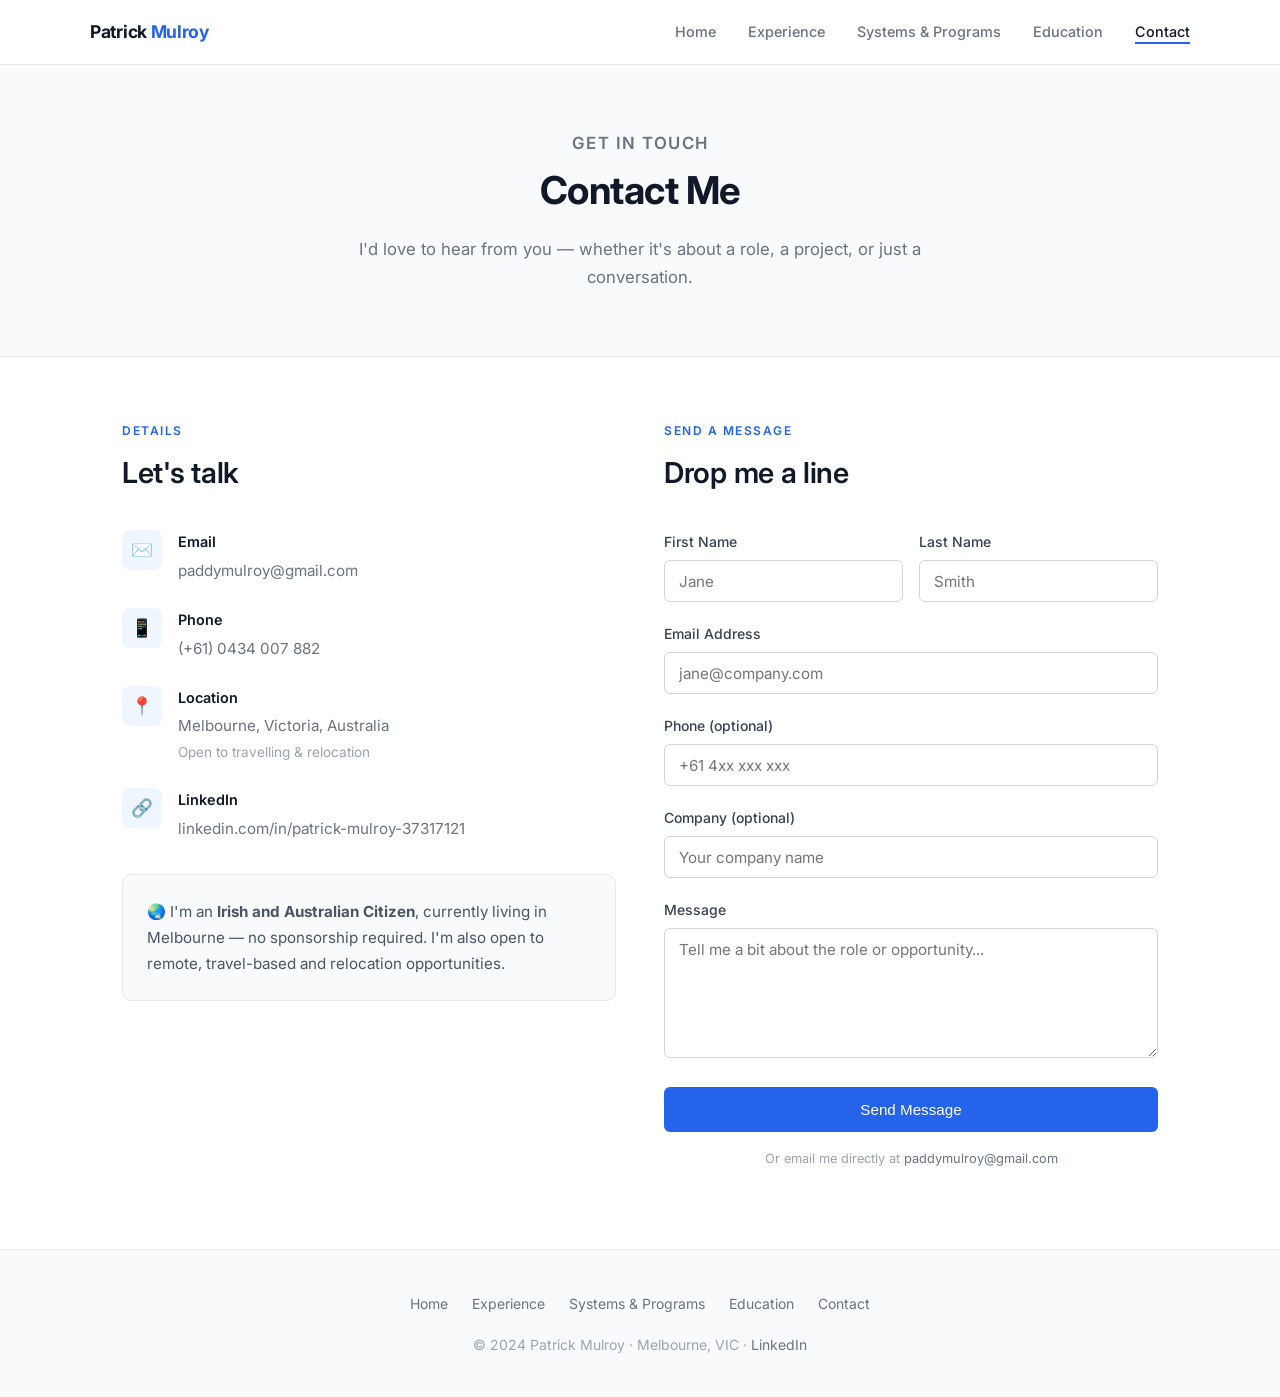
==== contact.html @ f2fe4635 "Add files via upload" ====
<!DOCTYPE html>
<html lang="en">
<head>
  <meta charset="UTF-8" />
  <meta name="viewport" content="width=device-width, initial-scale=1.0" />
  <title>Contact – Patrick Mulroy</title>
  <link rel="stylesheet" href="style.css" />
</head>
<body>

  <!-- Navigation -->
  <nav class="nav">
    <div class="nav-inner">
      <div class="nav-logo"><a href="index.html" style="color:inherit; text-decoration:none;">Patrick <span>Mulroy</span></a></div>
      <ul class="nav-links">
        <li><a href="index.html">Home</a></li>
        <li><a href="experience.html">Experience</a></li>
        <li><a href="systems.html">Systems &amp; Programs</a></li>
        <li><a href="education.html">Education</a></li>
        <li><a href="contact.html" class="active">Contact</a></li>
      </ul>
    </div>
  </nav>

  <!-- Page Hero -->
  <div class="page-hero">
    <p class="section-label">Get In Touch</p>
    <h1>Contact Me</h1>
    <p>I'd love to hear from you — whether it's about a role, a project, or just a conversation.</p>
  </div>

  <div class="container">
    <div class="section">
      <div class="contact-grid">

        <!-- Contact Info -->
        <div>
          <p class="section-label">Details</p>
          <h2 class="section-title" style="margin-bottom:2rem;">Let's talk</h2>

          <div class="contact-info-item">
            <div class="contact-info-icon">✉️</div>
            <div class="contact-info-text">
              <h4>Email</h4>
              <a href="mailto:paddymulroy@gmail.com">paddymulroy@gmail.com</a>
            </div>
          </div>

          <div class="contact-info-item">
            <div class="contact-info-icon">📱</div>
            <div class="contact-info-text">
              <h4>Phone</h4>
              <a href="tel:+610434007882">(+61) 0434 007 882</a>
            </div>
          </div>

          <div class="contact-info-item">
            <div class="contact-info-icon">📍</div>
            <div class="contact-info-text">
              <h4>Location</h4>
              <p>Melbourne, Victoria, Australia</p>
              <p style="font-size:0.85rem; color:#9ca3af; margin-top:0.1rem;">Open to travelling &amp; relocation</p>
            </div>
          </div>

          <div class="contact-info-item">
            <div class="contact-info-icon">🔗</div>
            <div class="contact-info-text">
              <h4>LinkedIn</h4>
              <a href="https://www.linkedin.com/in/patrick-mulroy-37317121/" target="_blank">
                linkedin.com/in/patrick-mulroy-37317121
              </a>
            </div>
          </div>

          <div style="margin-top:2rem; background:#f9fafb; border:1px solid #e5e7eb; border-radius:10px; padding:1.5rem;">
            <p style="color:#4b5563; font-size:0.95rem; margin:0;">
              🌏 I'm an <strong>Irish and Australian Citizen</strong>, currently living in Melbourne — no sponsorship required.
              I'm also open to remote, travel-based and relocation opportunities.
            </p>
          </div>
        </div>

        <!-- Contact Form -->
        <div>
          <p class="section-label">Send a Message</p>
          <h2 class="section-title" style="margin-bottom:2rem;">Drop me a line</h2>

          <form action="mailto:paddymulroy@gmail.com" method="post" enctype="text/plain">
            <div class="form-row">
              <div class="form-group">
                <label for="first-name">First Name</label>
                <input type="text" id="first-name" name="first-name" placeholder="Jane" required />
              </div>
              <div class="form-group">
                <label for="last-name">Last Name</label>
                <input type="text" id="last-name" name="last-name" placeholder="Smith" required />
              </div>
            </div>

            <div class="form-group">
              <label for="email">Email Address</label>
              <input type="email" id="email" name="email" placeholder="jane@company.com" required />
            </div>

            <div class="form-group">
              <label for="phone">Phone (optional)</label>
              <input type="tel" id="phone" name="phone" placeholder="+61 4xx xxx xxx" />
            </div>

            <div class="form-group">
              <label for="company">Company (optional)</label>
              <input type="text" id="company" name="company" placeholder="Your company name" />
            </div>

            <div class="form-group">
              <label for="message">Message</label>
              <textarea id="message" name="message" placeholder="Tell me a bit about the role or opportunity..." required></textarea>
            </div>

            <button type="submit" class="btn btn-primary" style="width:100%; justify-content:center;">Send Message</button>
          </form>

          <p style="color:#9ca3af; font-size:0.8rem; margin-top:1rem; text-align:center;">
            Or email me directly at <a href="mailto:paddymulroy@gmail.com" style="color:#6b7280;">paddymulroy@gmail.com</a>
          </p>
        </div>

      </div>
    </div>
  </div>

  <!-- Footer -->
  <footer class="footer">
    <div class="footer-inner">
      <ul class="footer-links">
        <li><a href="index.html">Home</a></li>
        <li><a href="experience.html">Experience</a></li>
        <li><a href="systems.html">Systems &amp; Programs</a></li>
        <li><a href="education.html">Education</a></li>
        <li><a href="contact.html">Contact</a></li>
      </ul>
      <p>&copy; 2024 Patrick Mulroy · Melbourne, VIC · <a href="https://www.linkedin.com/in/patrick-mulroy-37317121/" target="_blank" style="color:#6b7280;">LinkedIn</a></p>
    </div>
  </footer>

</body>
</html>
---- style.css ----
/* =============================================
   Patrick Mulroy – Personal Portfolio
   Style: Light, Minimal, Professional
   ============================================= */

@import url('https://fonts.googleapis.com/css2?family=Inter:wght@300;400;500;600;700&display=swap');

/* ---- Reset & Base ---- */
*, *::before, *::after {
  box-sizing: border-box;
  margin: 0;
  padding: 0;
}

html {
  scroll-behavior: smooth;
}

body {
  font-family: 'Inter', -apple-system, BlinkMacSystemFont, 'Segoe UI', sans-serif;
  font-size: 16px;
  line-height: 1.7;
  color: #2c2c2c;
  background-color: #ffffff;
}

/* ---- Typography ---- */
h1 { font-size: 2.4rem; font-weight: 700; letter-spacing: -0.5px; }
h2 { font-size: 1.8rem; font-weight: 600; letter-spacing: -0.3px; }
h3 { font-size: 1.2rem; font-weight: 600; }
h4 { font-size: 1rem; font-weight: 600; }

p { margin-bottom: 1rem; }
a { color: #2563eb; text-decoration: none; }
a:hover { text-decoration: underline; }

/* ---- Navigation ---- */
.nav {
  position: sticky;
  top: 0;
  z-index: 100;
  background: #ffffff;
  border-bottom: 1px solid #e5e7eb;
  padding: 0 2rem;
}

.nav-inner {
  max-width: 1100px;
  margin: 0 auto;
  display: flex;
  align-items: center;
  justify-content: space-between;
  height: 64px;
}

.nav-logo {
  font-weight: 700;
  font-size: 1.1rem;
  color: #111827;
  letter-spacing: -0.3px;
}

.nav-logo span {
  color: #2563eb;
}

.nav-links {
  display: flex;
  gap: 2rem;
  list-style: none;
}

.nav-links a {
  font-size: 0.9rem;
  font-weight: 500;
  color: #6b7280;
  text-decoration: none;
  transition: color 0.2s;
  padding-bottom: 2px;
  border-bottom: 2px solid transparent;
}

.nav-links a:hover,
.nav-links a.active {
  color: #111827;
  border-bottom-color: #2563eb;
  text-decoration: none;
}

/* ---- Page Header / Hero ---- */
.page-hero {
  background: #f9fafb;
  border-bottom: 1px solid #e5e7eb;
  padding: 4rem 2rem;
  text-align: center;
}

.page-hero h1 {
  color: #111827;
  margin-bottom: 0.75rem;
}

.page-hero p {
  color: #6b7280;
  font-size: 1.05rem;
  max-width: 600px;
  margin: 0 auto;
}

/* ---- Main Content ---- */
.container {
  max-width: 1100px;
  margin: 0 auto;
  padding: 0 2rem;
}

.section {
  padding: 4rem 0;
}

.section + .section {
  border-top: 1px solid #e5e7eb;
}

.section-label {
  font-size: 0.75rem;
  font-weight: 600;
  letter-spacing: 1.5px;
  text-transform: uppercase;
  color: #2563eb;
  margin-bottom: 0.5rem;
}

.section-title {
  color: #111827;
  margin-bottom: 1.5rem;
}

/* ---- Home Hero ---- */
.home-hero {
  padding: 6rem 2rem 5rem;
  max-width: 1100px;
  margin: 0 auto;
}

.hero-tag {
  display: inline-block;
  background: #eff6ff;
  color: #2563eb;
  font-size: 0.8rem;
  font-weight: 600;
  letter-spacing: 1px;
  text-transform: uppercase;
  padding: 0.35rem 0.9rem;
  border-radius: 20px;
  margin-bottom: 1.5rem;
}

.home-hero h1 {
  font-size: 3rem;
  line-height: 1.2;
  color: #111827;
  margin-bottom: 1.25rem;
  max-width: 700px;
}

.home-hero .lead {
  font-size: 1.15rem;
  color: #4b5563;
  max-width: 620px;
  margin-bottom: 2rem;
}

.btn {
  display: inline-block;
  padding: 0.75rem 1.75rem;
  border-radius: 6px;
  font-size: 0.95rem;
  font-weight: 500;
  cursor: pointer;
  transition: all 0.2s;
  text-decoration: none;
}

.btn-primary {
  background: #2563eb;
  color: #ffffff;
  border: 2px solid #2563eb;
}

.btn-primary:hover {
  background: #1d4ed8;
  border-color: #1d4ed8;
  text-decoration: none;
  color: #fff;
}

.btn-secondary {
  background: #ffffff;
  color: #374151;
  border: 2px solid #d1d5db;
  margin-left: 1rem;
}

.btn-secondary:hover {
  border-color: #9ca3af;
  text-decoration: none;
  color: #111827;
}

/* ---- Cards / Grid ---- */
.card-grid {
  display: grid;
  grid-template-columns: repeat(auto-fit, minmax(280px, 1fr));
  gap: 1.5rem;
}

.card {
  background: #f9fafb;
  border: 1px solid #e5e7eb;
  border-radius: 10px;
  padding: 1.75rem;
  transition: box-shadow 0.2s;
}

.card:hover {
  box-shadow: 0 4px 16px rgba(0,0,0,0.08);
}

.card-icon {
  font-size: 1.8rem;
  margin-bottom: 0.75rem;
}

.card h3 {
  color: #111827;
  margin-bottom: 0.5rem;
}

.card p {
  color: #6b7280;
  font-size: 0.95rem;
  margin: 0;
}

/* ---- Timeline / Experience ---- */
.timeline {
  position: relative;
  padding-left: 2rem;
}

.timeline::before {
  content: '';
  position: absolute;
  left: 0;
  top: 0.5rem;
  bottom: 0;
  width: 2px;
  background: #e5e7eb;
}

.timeline-item {
  position: relative;
  padding-bottom: 3rem;
}

.timeline-item:last-child {
  padding-bottom: 0;
}

.timeline-dot {
  position: absolute;
  left: -2.45rem;
  top: 0.45rem;
  width: 14px;
  height: 14px;
  background: #2563eb;
  border: 3px solid #ffffff;
  border-radius: 50%;
  box-shadow: 0 0 0 2px #2563eb;
}

.timeline-date {
  font-size: 0.8rem;
  font-weight: 600;
  letter-spacing: 0.5px;
  text-transform: uppercase;
  color: #6b7280;
  margin-bottom: 0.4rem;
}

.timeline-role {
  font-size: 1.15rem;
  font-weight: 600;
  color: #111827;
  margin-bottom: 0.15rem;
}

.timeline-company {
  font-size: 0.95rem;
  color: #2563eb;
  font-weight: 500;
  margin-bottom: 1rem;
}

.timeline-body ul {
  padding-left: 1.25rem;
}

.timeline-body li {
  color: #4b5563;
  font-size: 0.95rem;
  margin-bottom: 0.4rem;
}

/* ---- Skills / Systems ---- */
.skills-grid {
  display: grid;
  grid-template-columns: repeat(auto-fit, minmax(220px, 1fr));
  gap: 1.5rem;
}

.skill-category {
  background: #f9fafb;
  border: 1px solid #e5e7eb;
  border-radius: 10px;
  padding: 1.5rem;
}

.skill-category h3 {
  color: #111827;
  margin-bottom: 1rem;
  font-size: 1rem;
  display: flex;
  align-items: center;
  gap: 0.5rem;
}

.skill-item {
  display: flex;
  align-items: center;
  justify-content: space-between;
  padding: 0.4rem 0;
  border-bottom: 1px solid #f3f4f6;
  font-size: 0.9rem;
  color: #374151;
}

.skill-item:last-child { border-bottom: none; }

.skill-badge {
  font-size: 0.72rem;
  font-weight: 600;
  padding: 0.2rem 0.6rem;
  border-radius: 20px;
  letter-spacing: 0.3px;
}

.badge-expert {
  background: #dcfce7;
  color: #166534;
}

.badge-proficient {
  background: #dbeafe;
  color: #1e40af;
}

.badge-familiar {
  background: #fef9c3;
  color: #854d0e;
}

/* ---- Contact ---- */
.contact-grid {
  display: grid;
  grid-template-columns: 1fr 1fr;
  gap: 3rem;
}

.contact-info-item {
  display: flex;
  align-items: flex-start;
  gap: 1rem;
  margin-bottom: 1.5rem;
}

.contact-info-icon {
  width: 40px;
  height: 40px;
  background: #eff6ff;
  border-radius: 8px;
  display: flex;
  align-items: center;
  justify-content: center;
  font-size: 1.1rem;
  flex-shrink: 0;
}

.contact-info-text h4 {
  color: #111827;
  margin-bottom: 0.15rem;
  font-size: 0.9rem;
}

.contact-info-text p,
.contact-info-text a {
  color: #6b7280;
  font-size: 0.95rem;
  margin: 0;
}

/* ---- Form ---- */
.form-group {
  margin-bottom: 1.25rem;
}

.form-group label {
  display: block;
  font-size: 0.875rem;
  font-weight: 500;
  color: #374151;
  margin-bottom: 0.4rem;
}

.form-group input,
.form-group textarea {
  width: 100%;
  padding: 0.65rem 0.875rem;
  border: 1px solid #d1d5db;
  border-radius: 6px;
  font-family: inherit;
  font-size: 0.95rem;
  color: #111827;
  background: #fff;
  transition: border-color 0.2s, box-shadow 0.2s;
  outline: none;
}

.form-group input:focus,
.form-group textarea:focus {
  border-color: #2563eb;
  box-shadow: 0 0 0 3px rgba(37,99,235,0.1);
}

.form-group textarea {
  resize: vertical;
  min-height: 130px;
}

.form-row {
  display: grid;
  grid-template-columns: 1fr 1fr;
  gap: 1rem;
}

/* ---- Footer ---- */
.footer {
  background: #f9fafb;
  border-top: 1px solid #e5e7eb;
  padding: 2.5rem 2rem;
  text-align: center;
}

.footer-inner {
  max-width: 1100px;
  margin: 0 auto;
}

.footer p {
  color: #9ca3af;
  font-size: 0.875rem;
  margin: 0;
}

.footer-links {
  display: flex;
  justify-content: center;
  gap: 1.5rem;
  margin-bottom: 1rem;
  list-style: none;
}

.footer-links a {
  color: #6b7280;
  font-size: 0.875rem;
  text-decoration: none;
}

.footer-links a:hover {
  color: #111827;
}

/* ---- Divider ---- */
.divider {
  border: none;
  border-top: 1px solid #e5e7eb;
  margin: 2rem 0;
}

/* ---- Responsive ---- */
@media (max-width: 768px) {
  .nav-links { display: none; }
  .home-hero h1 { font-size: 2rem; }
  .contact-grid { grid-template-columns: 1fr; }
  .form-row { grid-template-columns: 1fr; }
  .home-hero { padding: 3rem 1.5rem; }
  .page-hero { padding: 2.5rem 1.5rem; }
  .section { padding: 2.5rem 0; }
}
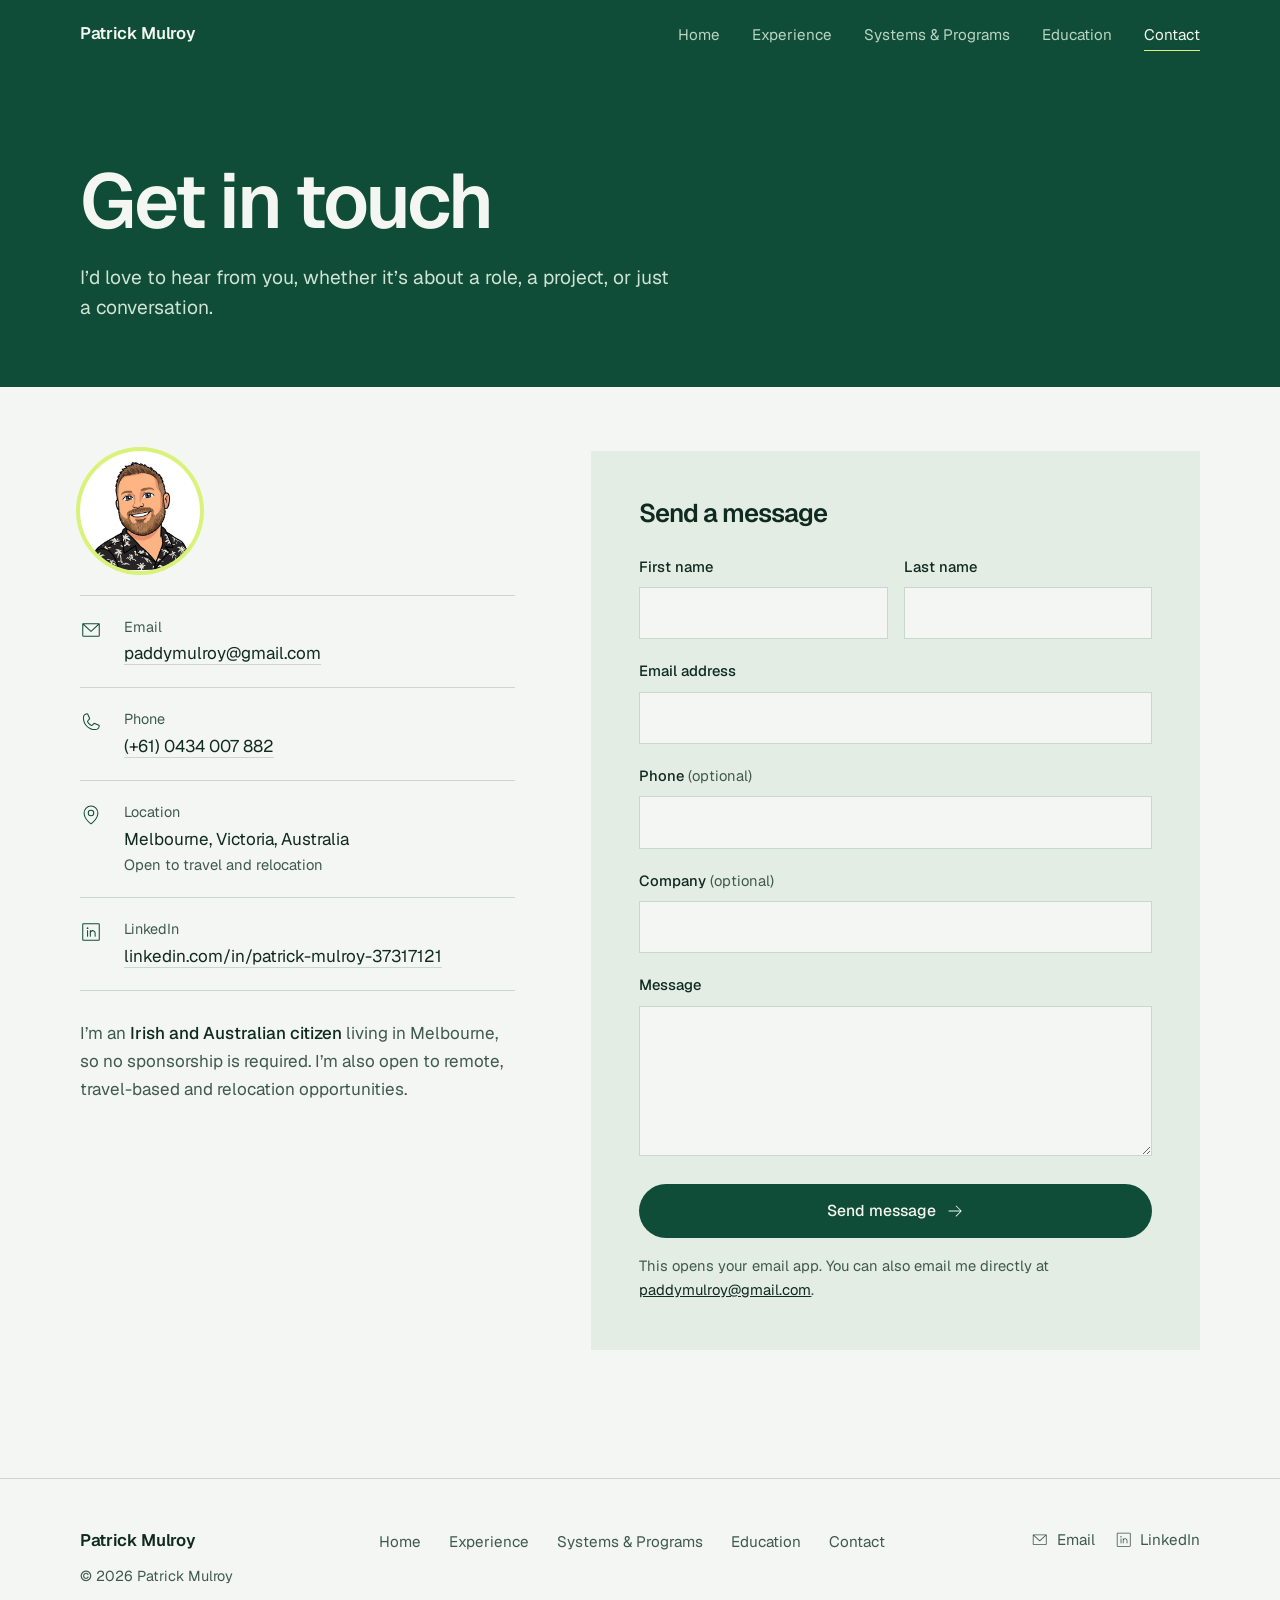
==== commit 398c314a: "Redesign site: Bold Blocks theme, updated role, CV content, photos and logos Co-Authored-By: Claude " ====
--- a/contact.html
+++ b/contact.html
@@ -1,148 +1,122 @@
 <!DOCTYPE html>
-<html lang="en">
+<html lang="en-AU">
 <head>
   <meta charset="UTF-8" />
-  <meta name="viewport" content="width=device-width, initial-scale=1.0" />
-  <title>Contact – Patrick Mulroy</title>
+  <meta name="viewport" content="width=device-width, initial-scale=1" />
+  <title>Contact | Patrick Mulroy</title>
+  <meta name="description" content="Get in touch with Patrick Mulroy." />
+  <meta property="og:title" content="Contact | Patrick Mulroy" />
+  <meta property="og:description" content="Get in touch with Patrick Mulroy." />
+  <meta name="theme-color" content="#0f4d38" />
+  <meta name="color-scheme" content="light" />
+  <link rel="preload" href="fonts/geist-latin-wght-normal.woff2" as="font" type="font/woff2" crossorigin />
+  <link rel="icon" type="image/png" href="images/favicon.png" />
   <link rel="stylesheet" href="style.css" />
+  <script>document.documentElement.classList.add("js");</script>
 </head>
 <body>
+  <a class="skip" href="#main">Skip to content</a>
 
-  <!-- Navigation -->
-  <nav class="nav">
-    <div class="nav-inner">
-      <div class="nav-logo"><a href="index.html" style="color:inherit; text-decoration:none;">Patrick <span>Mulroy</span></a></div>
-      <ul class="nav-links">
+  <header class="nav">
+    <div class="wrap nav-inner">
+      <a class="brand" href="index.html">Patrick Mulroy</a>
+      <button class="menu-btn" type="button" aria-expanded="false" aria-controls="nav-links" aria-label="Open menu"><svg class="icon i-open" aria-hidden="true" focusable="false" xmlns="http://www.w3.org/2000/svg" viewBox="0 0 256 256" fill="currentColor"><path d="M222,128a6,6,0,0,1-6,6H40a6,6,0,0,1,0-12H216A6,6,0,0,1,222,128ZM40,70H216a6,6,0,0,0,0-12H40a6,6,0,0,0,0,12ZM216,186H40a6,6,0,0,0,0,12H216a6,6,0,0,0,0-12Z"/></svg><svg class="icon i-close" aria-hidden="true" focusable="false" xmlns="http://www.w3.org/2000/svg" viewBox="0 0 256 256" fill="currentColor"><path d="M204.24,195.76a6,6,0,1,1-8.48,8.48L128,136.49,60.24,204.24a6,6,0,0,1-8.48-8.48L119.51,128,51.76,60.24a6,6,0,0,1,8.48-8.48L128,119.51l67.76-67.75a6,6,0,0,1,8.48,8.48L136.49,128Z"/></svg></button>
+      <ul class="nav-links" id="nav-links">
         <li><a href="index.html">Home</a></li>
         <li><a href="experience.html">Experience</a></li>
         <li><a href="systems.html">Systems &amp; Programs</a></li>
         <li><a href="education.html">Education</a></li>
-        <li><a href="contact.html" class="active">Contact</a></li>
+        <li><a href="contact.html" aria-current="page">Contact</a></li>
       </ul>
     </div>
-  </nav>
+  </header>
 
-  <!-- Page Hero -->
-  <div class="page-hero">
-    <p class="section-label">Get In Touch</p>
-    <h1>Contact Me</h1>
-    <p>I'd love to hear from you — whether it's about a role, a project, or just a conversation.</p>
-  </div>
+  <main id="main">
 
-  <div class="container">
-    <div class="section">
-      <div class="contact-grid">
+    <div class="page-top">
+    <div class="wrap page-head">
+      <h1 class="enter" style="--i:0">Get in touch</h1>
+      <p class="lead enter" style="--i:1">I&rsquo;d love to hear from you, whether it&rsquo;s about a role, a project, or just a conversation.</p>
+    </div>
+    </div>
 
-        <!-- Contact Info -->
-        <div>
-          <p class="section-label">Details</p>
-          <h2 class="section-title" style="margin-bottom:2rem;">Let's talk</h2>
-
-          <div class="contact-info-item">
-            <div class="contact-info-icon">✉️</div>
-            <div class="contact-info-text">
-              <h4>Email</h4>
-              <a href="mailto:paddymulroy@gmail.com">paddymulroy@gmail.com</a>
-            </div>
-          </div>
-
-          <div class="contact-info-item">
-            <div class="contact-info-icon">📱</div>
-            <div class="contact-info-text">
-              <h4>Phone</h4>
-              <a href="tel:+610434007882">(+61) 0434 007 882</a>
-            </div>
-          </div>
-
-          <div class="contact-info-item">
-            <div class="contact-info-icon">📍</div>
-            <div class="contact-info-text">
-              <h4>Location</h4>
-              <p>Melbourne, Victoria, Australia</p>
-              <p style="font-size:0.85rem; color:#9ca3af; margin-top:0.1rem;">Open to travelling &amp; relocation</p>
-            </div>
-          </div>
-
-          <div class="contact-info-item">
-            <div class="contact-info-icon">🔗</div>
-            <div class="contact-info-text">
-              <h4>LinkedIn</h4>
-              <a href="https://www.linkedin.com/in/patrick-mulroy-37317121/" target="_blank">
-                linkedin.com/in/patrick-mulroy-37317121
-              </a>
-            </div>
-          </div>
-
-          <div style="margin-top:2rem; background:#f9fafb; border:1px solid #e5e7eb; border-radius:10px; padding:1.5rem;">
-            <p style="color:#4b5563; font-size:0.95rem; margin:0;">
-              🌏 I'm an <strong>Irish and Australian Citizen</strong>, currently living in Melbourne — no sponsorship required.
-              I'm also open to remote, travel-based and relocation opportunities.
-            </p>
-          </div>
+    <section style="padding-top:0">
+      <div class="wrap contact-grid">
+        <div class="reveal">
+          <img class="avatar" src="images/avatar.jpg" width="400" height="400" alt="Cartoon portrait of Paddy" />
+          <dl class="details">
+            <div class="detail"><svg class="icon" aria-hidden="true" focusable="false" xmlns="http://www.w3.org/2000/svg" viewBox="0 0 256 256" fill="currentColor"><path d="M224,50H32a6,6,0,0,0-6,6V192a14,14,0,0,0,14,14H216a14,14,0,0,0,14-14V56A6,6,0,0,0,224,50ZM208.58,62,128,135.86,47.42,62ZM216,194H40a2,2,0,0,1-2-2V69.64l86,78.78a6,6,0,0,0,8.1,0L218,69.64V192A2,2,0,0,1,216,194Z"/></svg><div><dt>Email</dt><dd><a href="mailto:paddymulroy@gmail.com">paddymulroy@gmail.com</a></dd></div></div>
+            <div class="detail"><svg class="icon" aria-hidden="true" focusable="false" xmlns="http://www.w3.org/2000/svg" viewBox="0 0 256 256" fill="currentColor"><path d="M221.59,160.3l-47.24-21.17a14,14,0,0,0-13.28,1.22,4.81,4.81,0,0,0-.56.42l-24.69,21a1.88,1.88,0,0,1-1.68.06c-15.87-7.66-32.31-24-40-39.65a1.91,1.91,0,0,1,0-1.68l21.07-25a6.13,6.13,0,0,0,.42-.58,14,14,0,0,0,1.12-13.27L95.73,34.49a14,14,0,0,0-14.56-8.38A54.24,54.24,0,0,0,34,80c0,78.3,63.7,142,142,142a54.25,54.25,0,0,0,53.89-47.17A14,14,0,0,0,221.59,160.3ZM176,210C104.32,210,46,151.68,46,80A42.23,42.23,0,0,1,82.67,38h.23a2,2,0,0,1,1.84,1.31l21.1,47.11a2,2,0,0,1,0,1.67L84.73,113.15a4.73,4.73,0,0,0-.43.57,14,14,0,0,0-.91,13.73c8.87,18.16,27.17,36.32,45.53,45.19a14,14,0,0,0,13.77-1c.19-.13.38-.27.56-.42l24.68-21a1.92,1.92,0,0,1,1.6-.1l47.25,21.17a2,2,0,0,1,1.21,2A42.24,42.24,0,0,1,176,210Z"/></svg><div><dt>Phone</dt><dd><a href="tel:+61434007882">(+61) 0434 007 882</a></dd></div></div>
+            <div class="detail"><svg class="icon" aria-hidden="true" focusable="false" xmlns="http://www.w3.org/2000/svg" viewBox="0 0 256 256" fill="currentColor"><path d="M128,66a38,38,0,1,0,38,38A38,38,0,0,0,128,66Zm0,64a26,26,0,1,1,26-26A26,26,0,0,1,128,130Zm0-112a86.1,86.1,0,0,0-86,86c0,30.91,14.34,63.74,41.47,94.94a252.32,252.32,0,0,0,41.09,38,6,6,0,0,0,6.88,0,252.32,252.32,0,0,0,41.09-38c27.13-31.2,41.47-64,41.47-94.94A86.1,86.1,0,0,0,128,18Zm0,206.51C113,212.93,54,163.62,54,104a74,74,0,0,1,148,0C202,163.62,143,212.93,128,224.51Z"/></svg><div><dt>Location</dt><dd>Melbourne, Victoria, Australia<small>Open to travel and relocation</small></dd></div></div>
+            <div class="detail"><svg class="icon" aria-hidden="true" focusable="false" xmlns="http://www.w3.org/2000/svg" viewBox="0 0 256 256" fill="currentColor"><path d="M216,26H40A14,14,0,0,0,26,40V216a14,14,0,0,0,14,14H216a14,14,0,0,0,14-14V40A14,14,0,0,0,216,26Zm2,190a2,2,0,0,1-2,2H40a2,2,0,0,1-2-2V40a2,2,0,0,1,2-2H216a2,2,0,0,1,2,2ZM94,112v64a6,6,0,0,1-12,0V112a6,6,0,0,1,12,0Zm88,28v36a6,6,0,0,1-12,0V140a22,22,0,0,0-44,0v36a6,6,0,0,1-12,0V112a6,6,0,0,1,12,0v2.11A34,34,0,0,1,182,140ZM98,84A10,10,0,1,1,88,74,10,10,0,0,1,98,84Z"/></svg><div><dt>LinkedIn</dt><dd><a href="https://www.linkedin.com/in/patrick-mulroy-37317121/" target="_blank" rel="noopener">linkedin.com/in/patrick-mulroy-37317121</a></dd></div></div>
+          </dl>
+          <p class="citizen">I&rsquo;m an <strong>Irish and Australian citizen</strong> living in Melbourne, so no sponsorship is required. I&rsquo;m also open to remote, travel-based and relocation opportunities.</p>
         </div>
 
-        <!-- Contact Form -->
-        <div>
-          <p class="section-label">Send a Message</p>
-          <h2 class="section-title" style="margin-bottom:2rem;">Drop me a line</h2>
+        <form class="form reveal" style="--i:1" action="mailto:paddymulroy@gmail.com" method="post" enctype="text/plain">
+          <h2>Send a message</h2>
+          <div class="form-row">
+              <div class="field">
+                <label for="first-name">First name</label>
+                <input type="text" id="first-name" name="first-name" required autocomplete="given-name" aria-describedby="first-name-err" />
+                <p class="err" id="first-name-err">Please enter your first name.</p>
+              </div>
+              <div class="field">
+                <label for="last-name">Last name</label>
+                <input type="text" id="last-name" name="last-name" required autocomplete="family-name" aria-describedby="last-name-err" />
+                <p class="err" id="last-name-err">Please enter your last name.</p>
+              </div>
+          </div>
+              <div class="field">
+                <label for="email">Email address</label>
+                <input type="email" id="email" name="email" required autocomplete="email" aria-describedby="email-err" />
+                <p class="err" id="email-err">Please enter a valid email address.</p>
+              </div>
+              <div class="field">
+                <label for="phone">Phone <span class="opt">(optional)</span></label>
+                <input type="tel" id="phone" name="phone" autocomplete="tel" aria-describedby="phone-err" />
+                <p class="err" id="phone-err"></p>
+              </div>
+              <div class="field">
+                <label for="company">Company <span class="opt">(optional)</span></label>
+                <input type="text" id="company" name="company" autocomplete="organization" aria-describedby="company-err" />
+                <p class="err" id="company-err"></p>
+              </div>
+              <div class="field">
+                <label for="message">Message</label>
+                <textarea id="message" name="message" required aria-describedby="message-err"></textarea>
+                <p class="err" id="message-err">Please add a short message.</p>
+              </div>
+          <button type="submit" class="btn btn-primary">Send message <svg class="icon" aria-hidden="true" focusable="false" xmlns="http://www.w3.org/2000/svg" viewBox="0 0 256 256" fill="currentColor"><path d="M220.24,132.24l-72,72a6,6,0,0,1-8.48-8.48L201.51,134H40a6,6,0,0,1,0-12H201.51L139.76,60.24a6,6,0,0,1,8.48-8.48l72,72A6,6,0,0,1,220.24,132.24Z"/></svg></button>
+          <p class="form-note">This opens your email app. You can also email me directly at <a href="mailto:paddymulroy@gmail.com">paddymulroy@gmail.com</a>.</p>
+        </form>
+      </div>
+    </section>
 
-          <form action="mailto:paddymulroy@gmail.com" method="post" enctype="text/plain">
-            <div class="form-row">
-              <div class="form-group">
-                <label for="first-name">First Name</label>
-                <input type="text" id="first-name" name="first-name" placeholder="Jane" required />
-              </div>
-              <div class="form-group">
-                <label for="last-name">Last Name</label>
-                <input type="text" id="last-name" name="last-name" placeholder="Smith" required />
-              </div>
-            </div>
+  </main>
 
-            <div class="form-group">
-              <label for="email">Email Address</label>
-              <input type="email" id="email" name="email" placeholder="jane@company.com" required />
-            </div>
-
-            <div class="form-group">
-              <label for="phone">Phone (optional)</label>
-              <input type="tel" id="phone" name="phone" placeholder="+61 4xx xxx xxx" />
-            </div>
-
-            <div class="form-group">
-              <label for="company">Company (optional)</label>
-              <input type="text" id="company" name="company" placeholder="Your company name" />
-            </div>
-
-            <div class="form-group">
-              <label for="message">Message</label>
-              <textarea id="message" name="message" placeholder="Tell me a bit about the role or opportunity..." required></textarea>
-            </div>
-
-            <button type="submit" class="btn btn-primary" style="width:100%; justify-content:center;">Send Message</button>
-          </form>
-
-          <p style="color:#9ca3af; font-size:0.8rem; margin-top:1rem; text-align:center;">
-            Or email me directly at <a href="mailto:paddymulroy@gmail.com" style="color:#6b7280;">paddymulroy@gmail.com</a>
-          </p>
-        </div>
-
+  <footer class="footer">
+    <div class="wrap footer-inner">
+      <div>
+        <a class="brand" href="index.html">Patrick Mulroy</a>
+        <small>&copy; 2026 Patrick Mulroy</small>
       </div>
-    </div>
-  </div>
-
-  <!-- Footer -->
-  <footer class="footer">
-    <div class="footer-inner">
-      <ul class="footer-links">
-        <li><a href="index.html">Home</a></li>
-        <li><a href="experience.html">Experience</a></li>
-        <li><a href="systems.html">Systems &amp; Programs</a></li>
-        <li><a href="education.html">Education</a></li>
-        <li><a href="contact.html">Contact</a></li>
-      </ul>
-      <p>&copy; 2024 Patrick Mulroy · Melbourne, VIC · <a href="https://www.linkedin.com/in/patrick-mulroy-37317121/" target="_blank" style="color:#6b7280;">LinkedIn</a></p>
+      <nav aria-label="Footer">
+        <ul>
+          <li><a href="index.html">Home</a></li>
+          <li><a href="experience.html">Experience</a></li>
+          <li><a href="systems.html">Systems &amp; Programs</a></li>
+          <li><a href="education.html">Education</a></li>
+          <li><a href="contact.html">Contact</a></li>
+        </ul>
+      </nav>
+      <div class="social">
+        <a href="mailto:paddymulroy@gmail.com"><svg class="icon" aria-hidden="true" focusable="false" xmlns="http://www.w3.org/2000/svg" viewBox="0 0 256 256" fill="currentColor"><path d="M224,50H32a6,6,0,0,0-6,6V192a14,14,0,0,0,14,14H216a14,14,0,0,0,14-14V56A6,6,0,0,0,224,50ZM208.58,62,128,135.86,47.42,62ZM216,194H40a2,2,0,0,1-2-2V69.64l86,78.78a6,6,0,0,0,8.1,0L218,69.64V192A2,2,0,0,1,216,194Z"/></svg>Email</a>
+        <a href="https://www.linkedin.com/in/patrick-mulroy-37317121/" target="_blank" rel="noopener"><svg class="icon" aria-hidden="true" focusable="false" xmlns="http://www.w3.org/2000/svg" viewBox="0 0 256 256" fill="currentColor"><path d="M216,26H40A14,14,0,0,0,26,40V216a14,14,0,0,0,14,14H216a14,14,0,0,0,14-14V40A14,14,0,0,0,216,26Zm2,190a2,2,0,0,1-2,2H40a2,2,0,0,1-2-2V40a2,2,0,0,1,2-2H216a2,2,0,0,1,2,2ZM94,112v64a6,6,0,0,1-12,0V112a6,6,0,0,1,12,0Zm88,28v36a6,6,0,0,1-12,0V140a22,22,0,0,0-44,0v36a6,6,0,0,1-12,0V112a6,6,0,0,1,12,0v2.11A34,34,0,0,1,182,140ZM98,84A10,10,0,1,1,88,74,10,10,0,0,1,98,84Z"/></svg>LinkedIn</a>
+      </div>
     </div>
   </footer>
 
+  <script src="site.js" defer></script>
 </body>
 </html>
--- a/style.css
+++ b/style.css
@@ -1,510 +1,437 @@
-/* =============================================
-   Patrick Mulroy – Personal Portfolio
-   Style: Light, Minimal, Professional
-   ============================================= */
-
-@import url('https://fonts.googleapis.com/css2?family=Inter:wght@300;400;500;600;700&display=swap');
-
-/* ---- Reset & Base ---- */
-*, *::before, *::after {
-  box-sizing: border-box;
-  margin: 0;
-  padding: 0;
-}
-
-html {
-  scroll-behavior: smooth;
-}
+/* Patrick Mulroy - personal site
+   Calm editorial system, Forest palette: Geist (self-hosted), one accent, sharp corners (radius 0 everywhere),
+   light theme only. */
+
+@font-face {
+  font-family: "Geist";
+  src: url("fonts/geist-latin-wght-normal.woff2") format("woff2");
+  font-weight: 100 900;
+  font-style: normal;
+  font-display: swap;
+}
+@font-face {
+  font-family: "Geist";
+  src: url("fonts/geist-latin-wght-italic.woff2") format("woff2");
+  font-weight: 100 900;
+  font-style: italic;
+  font-display: swap;
+}
+
+:root {
+  --bg: #f4f6f4;
+  --surface: #e8eee9;
+  --surface-accent: #d6e8dd;
+  --text: #132019;
+  --muted: #4c5a52;
+  --line: #d0dad3;
+  --accent: #1d5b45;
+  --accent-hover: #164736;
+  --accent-ink: #f4f6f4;
+  --error: #a3302a;
+  --surface-2: #e6ebe3;
+  --band-bg: #1d4a3a;
+  --band-text: #eef4f0;
+  --band-muted: #b5cbbf;
+  --band-accent: #9fdcbf;
+  --closing-bg: #e3eee7;
+  --shadow: 0 1px 0 rgb(20 40 30 / 0.04), 0 12px 32px -18px rgb(20 40 30 / 0.25);
+
+  --hero-block: #d6e8dd;
+  --max: 1200px;
+  --gutter: clamp(16px, 4vw, 40px);
+  --ease: cubic-bezier(0.16, 1, 0.3, 1);
+  color-scheme: light;
+}
+
+
+*, *::before, *::after { box-sizing: border-box; margin: 0; padding: 0; }
+
+html { -webkit-text-size-adjust: 100%; }
+@media (prefers-reduced-motion: no-preference) { html { scroll-behavior: smooth; } }
 
 body {
-  font-family: 'Inter', -apple-system, BlinkMacSystemFont, 'Segoe UI', sans-serif;
-  font-size: 16px;
-  line-height: 1.7;
-  color: #2c2c2c;
-  background-color: #ffffff;
-}
-
-/* ---- Typography ---- */
-h1 { font-size: 2.4rem; font-weight: 700; letter-spacing: -0.5px; }
-h2 { font-size: 1.8rem; font-weight: 600; letter-spacing: -0.3px; }
-h3 { font-size: 1.2rem; font-weight: 600; }
-h4 { font-size: 1rem; font-weight: 600; }
-
-p { margin-bottom: 1rem; }
-a { color: #2563eb; text-decoration: none; }
-a:hover { text-decoration: underline; }
-
-/* ---- Navigation ---- */
+  font-family: "Geist", ui-sans-serif, system-ui, -apple-system, "Segoe UI", sans-serif;
+  font-size: 17px;
+  line-height: 1.65;
+  color: var(--text);
+  background: var(--bg);
+  font-feature-settings: "ss01";
+  -webkit-font-smoothing: antialiased;
+}
+
+img { display: block; max-width: 100%; height: auto; }
+a { color: inherit; }
+ul { list-style: none; }
+
+:focus-visible { outline: 2px solid var(--accent); outline-offset: 3px; }
+
+.skip {
+  position: absolute; left: var(--gutter); top: -100px;
+  background: var(--accent); color: var(--accent-ink);
+  padding: 10px 14px; z-index: 100; text-decoration: none;
+}
+.skip:focus { top: 12px; }
+
+.wrap { max-width: var(--max); margin: 0 auto; padding: 0 var(--gutter); }
+
+.icon { width: 1.15em; height: 1.15em; flex: none; }
+
+/* ---------- Type ---------- */
+h1, h2, h3 { font-weight: 500; letter-spacing: -0.025em; line-height: 1.1; text-wrap: balance; }
+h1 { font-size: clamp(2.5rem, 5.2vw, 4.25rem); letter-spacing: -0.035em; }
+h2 { font-size: clamp(1.75rem, 3vw, 2.5rem); }
+h3 { font-size: 1.2rem; letter-spacing: -0.015em; line-height: 1.3; }
+p { max-width: 65ch; text-wrap: pretty; }
+.lead { font-size: clamp(1.1rem, 1.5vw, 1.25rem); color: var(--muted); line-height: 1.55; }
+.muted { color: var(--muted); }
+.eyebrow {
+  font-size: 0.8rem; font-weight: 500; letter-spacing: 0.12em; text-transform: uppercase;
+  color: var(--accent);
+}
+.num { font-variant-numeric: tabular-nums; }
+
+/* ---------- Nav ---------- */
 .nav {
-  position: sticky;
-  top: 0;
-  z-index: 100;
-  background: #ffffff;
-  border-bottom: 1px solid #e5e7eb;
-  padding: 0 2rem;
-}
-
-.nav-inner {
-  max-width: 1100px;
-  margin: 0 auto;
-  display: flex;
-  align-items: center;
-  justify-content: space-between;
-  height: 64px;
-}
-
-.nav-logo {
-  font-weight: 700;
-  font-size: 1.1rem;
-  color: #111827;
-  letter-spacing: -0.3px;
-}
-
-.nav-logo span {
-  color: #2563eb;
-}
-
-.nav-links {
-  display: flex;
-  gap: 2rem;
-  list-style: none;
-}
-
+  position: sticky; top: 0; z-index: 50;
+  background: color-mix(in srgb, var(--bg) 88%, transparent);
+  backdrop-filter: saturate(160%) blur(12px);
+  -webkit-backdrop-filter: saturate(160%) blur(12px);
+  border-bottom: 1px solid var(--line);
+}
+@media (prefers-reduced-transparency: reduce) { .nav { background: var(--bg); backdrop-filter: none; } }
+.nav-inner { display: flex; align-items: center; justify-content: space-between; height: 68px; }
+.brand { font-weight: 600; letter-spacing: -0.02em; text-decoration: none; font-size: 1.05rem; }
+.nav-links { display: flex; gap: 32px; }
 .nav-links a {
-  font-size: 0.9rem;
-  font-weight: 500;
-  color: #6b7280;
+  font-size: 0.95rem; color: var(--muted); text-decoration: none;
+  padding: 6px 0; border-bottom: 1px solid transparent;
+  transition: color .2s var(--ease), border-color .2s var(--ease);
+}
+.nav-links a:hover { color: var(--text); }
+.nav-links a[aria-current="page"] { color: var(--text); border-bottom-color: var(--accent); }
+.menu-btn {
+  display: none; background: none; border: 1px solid var(--line); color: var(--text);
+  width: 44px; height: 44px; align-items: center; justify-content: center; cursor: pointer;
+}
+.menu-btn .icon { width: 22px; height: 22px; }
+.menu-btn .i-close { display: none; }
+.nav.open .menu-btn .i-open { display: none; }
+.nav.open .menu-btn .i-close { display: block; }
+
+@media (max-width: 860px) {
+  .menu-btn { display: inline-flex; }
+  .nav-links {
+    display: none; position: absolute; left: 0; right: 0; top: 68px;
+    flex-direction: column; gap: 0; background: var(--bg);
+    border-bottom: 1px solid var(--line); padding: 8px var(--gutter) 20px;
+  }
+  .nav.open .nav-links { display: flex; }
+  .nav-links a { display: block; padding: 14px 0; font-size: 1.1rem; border-bottom: 1px solid var(--line); }
+  .nav-links a[aria-current="page"] { color: var(--accent); border-bottom-color: var(--line); }
+}
+
+/* ---------- Buttons ---------- */
+.actions { display: flex; flex-wrap: wrap; gap: 12px; }
+.btn {
+  display: inline-flex; align-items: center; gap: 10px; white-space: nowrap;
+  font: inherit; font-size: 0.98rem; font-weight: 500;
+  padding: 13px 22px; border: 1px solid transparent; cursor: pointer;
   text-decoration: none;
-  transition: color 0.2s;
-  padding-bottom: 2px;
-  border-bottom: 2px solid transparent;
-}
-
-.nav-links a:hover,
-.nav-links a.active {
-  color: #111827;
-  border-bottom-color: #2563eb;
-  text-decoration: none;
-}
-
-/* ---- Page Header / Hero ---- */
-.page-hero {
-  background: #f9fafb;
-  border-bottom: 1px solid #e5e7eb;
-  padding: 4rem 2rem;
-  text-align: center;
-}
-
-.page-hero h1 {
-  color: #111827;
-  margin-bottom: 0.75rem;
-}
-
-.page-hero p {
-  color: #6b7280;
-  font-size: 1.05rem;
-  max-width: 600px;
-  margin: 0 auto;
-}
-
-/* ---- Main Content ---- */
-.container {
-  max-width: 1100px;
-  margin: 0 auto;
-  padding: 0 2rem;
-}
-
-.section {
-  padding: 4rem 0;
-}
-
-.section + .section {
-  border-top: 1px solid #e5e7eb;
-}
-
-.section-label {
-  font-size: 0.75rem;
-  font-weight: 600;
-  letter-spacing: 1.5px;
-  text-transform: uppercase;
-  color: #2563eb;
-  margin-bottom: 0.5rem;
-}
-
-.section-title {
-  color: #111827;
-  margin-bottom: 1.5rem;
-}
-
-/* ---- Home Hero ---- */
-.home-hero {
-  padding: 6rem 2rem 5rem;
-  max-width: 1100px;
-  margin: 0 auto;
-}
-
-.hero-tag {
-  display: inline-block;
-  background: #eff6ff;
-  color: #2563eb;
-  font-size: 0.8rem;
-  font-weight: 600;
-  letter-spacing: 1px;
-  text-transform: uppercase;
-  padding: 0.35rem 0.9rem;
-  border-radius: 20px;
-  margin-bottom: 1.5rem;
-}
-
-.home-hero h1 {
-  font-size: 3rem;
-  line-height: 1.2;
-  color: #111827;
-  margin-bottom: 1.25rem;
-  max-width: 700px;
-}
-
-.home-hero .lead {
-  font-size: 1.15rem;
-  color: #4b5563;
-  max-width: 620px;
-  margin-bottom: 2rem;
-}
-
-.btn {
-  display: inline-block;
-  padding: 0.75rem 1.75rem;
-  border-radius: 6px;
-  font-size: 0.95rem;
-  font-weight: 500;
-  cursor: pointer;
-  transition: all 0.2s;
-  text-decoration: none;
-}
-
-.btn-primary {
-  background: #2563eb;
-  color: #ffffff;
-  border: 2px solid #2563eb;
-}
-
-.btn-primary:hover {
-  background: #1d4ed8;
-  border-color: #1d4ed8;
-  text-decoration: none;
-  color: #fff;
-}
-
-.btn-secondary {
-  background: #ffffff;
-  color: #374151;
-  border: 2px solid #d1d5db;
-  margin-left: 1rem;
-}
-
-.btn-secondary:hover {
-  border-color: #9ca3af;
-  text-decoration: none;
-  color: #111827;
-}
-
-/* ---- Cards / Grid ---- */
-.card-grid {
-  display: grid;
-  grid-template-columns: repeat(auto-fit, minmax(280px, 1fr));
-  gap: 1.5rem;
-}
-
-.card {
-  background: #f9fafb;
-  border: 1px solid #e5e7eb;
-  border-radius: 10px;
-  padding: 1.75rem;
-  transition: box-shadow 0.2s;
-}
-
-.card:hover {
-  box-shadow: 0 4px 16px rgba(0,0,0,0.08);
-}
-
-.card-icon {
-  font-size: 1.8rem;
-  margin-bottom: 0.75rem;
-}
-
-.card h3 {
-  color: #111827;
-  margin-bottom: 0.5rem;
-}
-
-.card p {
-  color: #6b7280;
-  font-size: 0.95rem;
-  margin: 0;
-}
-
-/* ---- Timeline / Experience ---- */
-.timeline {
-  position: relative;
-  padding-left: 2rem;
-}
-
-.timeline::before {
-  content: '';
-  position: absolute;
-  left: 0;
-  top: 0.5rem;
-  bottom: 0;
-  width: 2px;
-  background: #e5e7eb;
-}
-
-.timeline-item {
-  position: relative;
-  padding-bottom: 3rem;
-}
-
-.timeline-item:last-child {
-  padding-bottom: 0;
-}
-
-.timeline-dot {
-  position: absolute;
-  left: -2.45rem;
-  top: 0.45rem;
-  width: 14px;
-  height: 14px;
-  background: #2563eb;
-  border: 3px solid #ffffff;
-  border-radius: 50%;
-  box-shadow: 0 0 0 2px #2563eb;
-}
-
-.timeline-date {
-  font-size: 0.8rem;
-  font-weight: 600;
-  letter-spacing: 0.5px;
-  text-transform: uppercase;
-  color: #6b7280;
-  margin-bottom: 0.4rem;
-}
-
-.timeline-role {
-  font-size: 1.15rem;
-  font-weight: 600;
-  color: #111827;
-  margin-bottom: 0.15rem;
-}
-
-.timeline-company {
-  font-size: 0.95rem;
-  color: #2563eb;
-  font-weight: 500;
-  margin-bottom: 1rem;
-}
-
-.timeline-body ul {
-  padding-left: 1.25rem;
-}
-
-.timeline-body li {
-  color: #4b5563;
-  font-size: 0.95rem;
-  margin-bottom: 0.4rem;
-}
-
-/* ---- Skills / Systems ---- */
-.skills-grid {
-  display: grid;
-  grid-template-columns: repeat(auto-fit, minmax(220px, 1fr));
-  gap: 1.5rem;
-}
-
-.skill-category {
-  background: #f9fafb;
-  border: 1px solid #e5e7eb;
-  border-radius: 10px;
-  padding: 1.5rem;
-}
-
-.skill-category h3 {
-  color: #111827;
-  margin-bottom: 1rem;
-  font-size: 1rem;
-  display: flex;
-  align-items: center;
-  gap: 0.5rem;
-}
-
-.skill-item {
-  display: flex;
-  align-items: center;
-  justify-content: space-between;
-  padding: 0.4rem 0;
-  border-bottom: 1px solid #f3f4f6;
-  font-size: 0.9rem;
-  color: #374151;
-}
-
-.skill-item:last-child { border-bottom: none; }
-
-.skill-badge {
-  font-size: 0.72rem;
-  font-weight: 600;
-  padding: 0.2rem 0.6rem;
-  border-radius: 20px;
-  letter-spacing: 0.3px;
-}
-
-.badge-expert {
-  background: #dcfce7;
-  color: #166534;
-}
-
-.badge-proficient {
-  background: #dbeafe;
-  color: #1e40af;
-}
-
-.badge-familiar {
-  background: #fef9c3;
-  color: #854d0e;
-}
-
-/* ---- Contact ---- */
-.contact-grid {
-  display: grid;
-  grid-template-columns: 1fr 1fr;
-  gap: 3rem;
-}
-
-.contact-info-item {
-  display: flex;
-  align-items: flex-start;
-  gap: 1rem;
-  margin-bottom: 1.5rem;
-}
-
-.contact-info-icon {
-  width: 40px;
-  height: 40px;
-  background: #eff6ff;
-  border-radius: 8px;
-  display: flex;
-  align-items: center;
-  justify-content: center;
-  font-size: 1.1rem;
-  flex-shrink: 0;
-}
-
-.contact-info-text h4 {
-  color: #111827;
-  margin-bottom: 0.15rem;
-  font-size: 0.9rem;
-}
-
-.contact-info-text p,
-.contact-info-text a {
-  color: #6b7280;
-  font-size: 0.95rem;
-  margin: 0;
-}
-
-/* ---- Form ---- */
-.form-group {
-  margin-bottom: 1.25rem;
-}
-
-.form-group label {
-  display: block;
-  font-size: 0.875rem;
-  font-weight: 500;
-  color: #374151;
-  margin-bottom: 0.4rem;
-}
-
-.form-group input,
-.form-group textarea {
-  width: 100%;
-  padding: 0.65rem 0.875rem;
-  border: 1px solid #d1d5db;
-  border-radius: 6px;
-  font-family: inherit;
-  font-size: 0.95rem;
-  color: #111827;
-  background: #fff;
-  transition: border-color 0.2s, box-shadow 0.2s;
-  outline: none;
-}
-
-.form-group input:focus,
-.form-group textarea:focus {
-  border-color: #2563eb;
-  box-shadow: 0 0 0 3px rgba(37,99,235,0.1);
-}
-
-.form-group textarea {
-  resize: vertical;
-  min-height: 130px;
-}
-
-.form-row {
-  display: grid;
-  grid-template-columns: 1fr 1fr;
-  gap: 1rem;
-}
-
-/* ---- Footer ---- */
-.footer {
-  background: #f9fafb;
-  border-top: 1px solid #e5e7eb;
-  padding: 2.5rem 2rem;
-  text-align: center;
-}
-
-.footer-inner {
-  max-width: 1100px;
-  margin: 0 auto;
-}
-
-.footer p {
-  color: #9ca3af;
-  font-size: 0.875rem;
-  margin: 0;
-}
-
-.footer-links {
-  display: flex;
-  justify-content: center;
-  gap: 1.5rem;
-  margin-bottom: 1rem;
-  list-style: none;
-}
-
-.footer-links a {
-  color: #6b7280;
-  font-size: 0.875rem;
-  text-decoration: none;
-}
-
-.footer-links a:hover {
-  color: #111827;
-}
-
-/* ---- Divider ---- */
-.divider {
-  border: none;
-  border-top: 1px solid #e5e7eb;
-  margin: 2rem 0;
-}
-
-/* ---- Responsive ---- */
-@media (max-width: 768px) {
-  .nav-links { display: none; }
-  .home-hero h1 { font-size: 2rem; }
-  .contact-grid { grid-template-columns: 1fr; }
-  .form-row { grid-template-columns: 1fr; }
-  .home-hero { padding: 3rem 1.5rem; }
-  .page-hero { padding: 2.5rem 1.5rem; }
-  .section { padding: 2.5rem 0; }
-}
+  transition: background-color .25s var(--ease), border-color .25s var(--ease), color .25s var(--ease), transform .15s var(--ease);
+}
+.btn:active { transform: translateY(1px) scale(0.99); }
+.btn .icon { transition: transform .3s var(--ease); }
+.btn:hover .icon { transform: translateX(3px); }
+.btn-primary { background: var(--accent); color: var(--accent-ink); }
+.btn-primary:hover { background: var(--accent-hover); }
+.btn-ghost { border-color: var(--line); color: var(--text); background: transparent; }
+.btn-ghost:hover { border-color: var(--text); }
+
+.link {
+  display: inline-flex; align-items: center; gap: 8px;
+  color: var(--accent); font-weight: 500; text-decoration: none;
+  border-bottom: 1px solid color-mix(in srgb, var(--accent) 35%, transparent);
+  padding-bottom: 2px; transition: border-color .2s var(--ease);
+}
+.link:hover { border-bottom-color: var(--accent); }
+
+/* ---------- Sections ---------- */
+section { padding: clamp(72px, 10vw, 128px) 0; }
+.section-head { margin-bottom: clamp(36px, 5vw, 56px); }
+.section-head p { margin-top: 16px; }
+.rule { border-top: 1px solid var(--line); }
+
+/* ---------- Home hero ---------- */
+.hero { padding: clamp(40px, 6vw, 88px) 0 clamp(64px, 8vw, 104px); }
+.hero-grid {
+  display: grid; grid-template-columns: 1.25fr 0.75fr; gap: clamp(40px, 6vw, 96px); align-items: end;
+}
+.hero-copy .eyebrow { margin-bottom: 28px; }
+.hero-copy h1 { margin-bottom: 24px; }
+.hero-copy .lead { max-width: 34ch; margin-bottom: 36px; }
+.hero-figure { position: relative; isolation: isolate; }
+.hero-figure img { width: 100%; aspect-ratio: 4 / 5; object-fit: cover; background: var(--surface); }
+.hero-figure::after {
+  content: ""; position: absolute; inset: auto -18px -18px auto; width: 62%; height: 58%; z-index: -1;
+  background: var(--hero-block, transparent); border-right: 1px solid var(--accent); border-bottom: 1px solid var(--accent); pointer-events: none;
+}
+@media (max-width: 860px) {
+  .hero-grid { grid-template-columns: 1fr; }
+  .hero-figure { max-width: 420px; margin-right: 12px; }
+  .hero-figure::after { inset: auto -12px -12px auto; }
+}
+
+/* ---------- Now statement ---------- */
+.now { background: var(--band-bg); color: var(--band-text); }
+.now-grid { display: grid; grid-template-columns: 3fr 9fr; gap: 32px; }
+.now-label { font-size: 0.95rem; color: var(--band-muted); padding-top: 10px; }
+.now-text { font-size: clamp(1.5rem, 3vw, 2.35rem); line-height: 1.25; letter-spacing: -0.025em; font-weight: 450; max-width: 26ch; }
+.now-text em { font-style: normal; color: var(--band-accent); }
+.now-foot { margin-top: 28px; color: var(--band-muted); }
+@media (max-width: 760px) { .now-grid { grid-template-columns: 1fr; gap: 12px; } }
+
+/* ---------- About split ---------- */
+.about-grid { display: grid; grid-template-columns: 5fr 7fr; gap: clamp(40px, 6vw, 96px); align-items: start; }
+.about-grid figure img { width: 100%; aspect-ratio: 3 / 4; object-fit: cover; background: var(--surface); }
+.about-copy h2 { margin-bottom: 28px; }
+.about-copy p + p { margin-top: 18px; }
+.about-copy p { color: var(--muted); }
+.about-copy .link { margin-top: 32px; }
+@media (max-width: 860px) {
+  .about-grid { grid-template-columns: 1fr; }
+  .about-grid figure { order: 2; max-width: 520px; }
+}
+
+/* ---------- Strengths (2x2 ruled grid) ---------- */
+.strengths { display: grid; grid-template-columns: repeat(2, 1fr); gap: 0 clamp(32px, 5vw, 80px); }
+.strength { border-top: 1px solid var(--line); padding: 28px 0 40px; display: grid; grid-template-columns: 11rem 1fr; gap: 24px; }
+.strength h3 { font-size: 1.1rem; }
+.strength p { color: var(--muted); }
+@media (max-width: 960px) { .strength { grid-template-columns: 1fr; gap: 8px; } }
+@media (max-width: 640px) { .strengths { grid-template-columns: 1fr; } }
+
+/* ---------- Industries bento ---------- */
+.bento {
+  display: grid; grid-template-columns: 7fr 5fr; grid-template-rows: auto auto; gap: 16px;
+}
+.tile { padding: clamp(24px, 3vw, 40px); display: flex; flex-direction: column; justify-content: flex-end; min-height: 260px; }
+.tile h3 { font-size: 1.45rem; margin-bottom: 10px; }
+.tile p { color: var(--muted); }
+.tile .years { font-size: 0.9rem; color: var(--muted); margin-bottom: auto; padding-bottom: 32px; }
+.tile-feature { grid-row: span 2; position: relative; color: #f3f5f4; min-height: 520px; overflow: hidden; background: #1b2420; }
+.tile-feature img { position: absolute; inset: 0; width: 100%; height: 100%; object-fit: cover; }
+.tile-feature::before {
+  content: ""; position: absolute; inset: 0; z-index: 1;
+  background: linear-gradient(180deg, rgb(10 16 13 / 0.05) 20%, rgb(10 16 13 / 0.85) 100%);
+}
+.tile-feature > *:not(img) { position: relative; z-index: 2; }
+.tile-feature p, .tile-feature .years { color: rgb(243 245 244 / 0.82); }
+.tile-tint { background: var(--surface-accent); }
+.tile-plain { background: var(--surface-2); }
+@media (max-width: 860px) {
+  .bento { grid-template-columns: 1fr; }
+  .tile-feature { grid-row: auto; min-height: 420px; }
+  .tile { min-height: 0; }
+}
+
+/* ---------- Closing CTA ---------- */
+.closing { background: var(--closing-bg); }
+.closing h2 { font-size: clamp(2rem, 4.2vw, 3.4rem); max-width: 18ch; margin-bottom: 22px; }
+.closing p { color: var(--muted); margin-bottom: 36px; }
+
+/* ---------- Page header (inner pages) ---------- */
+.page-head { padding-top: clamp(48px, 7vw, 96px); padding-bottom: clamp(40px, 5vw, 64px); }
+.page-head h1 { margin-bottom: 20px; }
+.page-head .lead { max-width: 52ch; }
+.page-head-split { display: grid; grid-template-columns: 7fr 5fr; gap: clamp(32px, 6vw, 96px); align-items: end; }
+.page-head-split img { width: 100%; aspect-ratio: 4 / 3; object-fit: cover; background: var(--surface); }
+@media (max-width: 860px) { .page-head-split { grid-template-columns: 1fr; } }
+
+/* ---------- Experience ---------- */
+.facts { display: grid; grid-template-columns: repeat(3, 1fr); border-top: 1px solid var(--line); border-bottom: 1px solid var(--line); }
+.fact { padding: 32px 24px 32px 0; }
+.fact + .fact { border-left: 1px solid var(--line); padding-left: 24px; }
+.fact strong { display: block; font-size: clamp(2rem, 4vw, 3rem); font-weight: 500; letter-spacing: -0.035em; line-height: 1.1; margin-bottom: 8px; }
+.fact span { color: var(--muted); font-size: 0.95rem; }
+@media (max-width: 700px) {
+  .facts { grid-template-columns: 1fr; }
+  .fact + .fact { border-left: 0; border-top: 1px solid var(--line); padding-left: 0; }
+}
+
+.employer { display: grid; grid-template-columns: 4fr 8fr; gap: clamp(24px, 5vw, 80px); padding: 56px 0; border-top: 1px solid var(--line); }
+.employer:first-child { border-top: 0; padding-top: 0; }
+.employer-meta { align-self: start; position: sticky; top: 100px; }
+.employer-meta h2 { font-size: clamp(1.5rem, 2.4vw, 2rem); margin-bottom: 8px; }
+.employer-meta p { color: var(--muted); font-size: 0.95rem; }
+.roles { display: grid; gap: 44px; }
+.role-dates { font-size: 0.92rem; color: var(--muted); margin-bottom: 6px; }
+.role h3 { font-size: 1.3rem; margin-bottom: 4px; }
+.role-where { color: var(--accent); font-size: 0.95rem; margin-bottom: 14px; }
+.role > p { color: var(--muted); }
+.role .impact { margin-top: 14px; padding-left: 16px; border-left: 2px solid var(--accent); color: var(--text); }
+.role details { margin-top: 16px; }
+.role summary {
+  cursor: pointer; list-style: none; display: inline-flex; align-items: center; gap: 8px;
+  font-weight: 500; font-size: 0.95rem; color: var(--text);
+  border-bottom: 1px solid var(--line); padding-bottom: 2px;
+}
+.role summary::-webkit-details-marker { display: none; }
+.role summary .icon { transition: transform .3s var(--ease); transform: rotate(90deg); color: var(--accent); }
+.role details[open] summary .icon { transform: rotate(-90deg); }
+.role details ul { margin-top: 16px; display: grid; gap: 10px; }
+.role details li { color: var(--muted); padding-left: 20px; position: relative; font-size: 0.98rem; }
+.role details li::before { content: ""; position: absolute; left: 0; top: 0.8em; width: 8px; height: 1px; background: var(--muted); }
+.break { padding: 36px 0; border-top: 1px solid var(--line); color: var(--muted); display: grid; grid-template-columns: 4fr 8fr; gap: clamp(24px, 5vw, 80px); }
+@media (max-width: 860px) {
+  .employer, .break { grid-template-columns: 1fr; }
+  .employer-meta { position: static; }
+}
+
+/* ---------- Systems matrix ---------- */
+.levels { display: grid; grid-template-columns: 3fr repeat(3, 3fr); gap: 24px; padding-bottom: 20px; border-bottom: 1px solid var(--text); }
+.levels div strong { display: block; font-weight: 500; }
+.levels div span { font-size: 0.9rem; color: var(--muted); }
+.sys-group { padding: 48px 0 8px; }
+.sys-group h2 { font-size: clamp(1.4rem, 2.2vw, 1.75rem); margin-bottom: 20px; }
+.sys-row { display: grid; grid-template-columns: 3fr repeat(3, 3fr); gap: 24px; padding: 20px 0; border-top: 1px solid var(--line); }
+.sys-row h3 { font-size: 1rem; font-weight: 500; }
+.sys-row ul { display: grid; gap: 6px; }
+.sys-row li { color: var(--text); }
+.sys-row .lvl-label { display: none; }
+.sys-row ul:empty::after { content: "-"; color: var(--muted); }
+.ask { margin-top: 64px; padding: clamp(28px, 4vw, 48px); background: var(--surface-accent); display: flex; gap: 24px; align-items: center; justify-content: space-between; flex-wrap: wrap; }
+.ask p { font-size: 1.15rem; max-width: 48ch; }
+@media (max-width: 760px) {
+  .levels { display: none; }
+  .sys-row { grid-template-columns: 1fr; gap: 12px; }
+  .sys-row .lvl-label { display: block; font-size: 0.85rem; color: var(--muted); margin-bottom: 4px; }
+  .sys-row ul:empty, .sys-row .cell:has(ul:empty) { display: none; }
+}
+
+/* ---------- Education ---------- */
+.areas { display: grid; grid-template-columns: repeat(2, 1fr); gap: 0 clamp(32px, 5vw, 80px); }
+.area { border-top: 1px solid var(--line); padding: 28px 0 44px; }
+.area h3 { margin-bottom: 10px; }
+.area p { color: var(--muted); }
+@media (max-width: 700px) { .areas { grid-template-columns: 1fr; } }
+.notice { border: 1px solid var(--line); padding: clamp(24px, 4vw, 40px); display: grid; grid-template-columns: 1fr auto; gap: 24px; align-items: center; }
+.notice h2 { font-size: 1.35rem; margin-bottom: 8px; }
+.notice p { color: var(--muted); }
+@media (max-width: 700px) { .notice { grid-template-columns: 1fr; } }
+
+/* ---------- Contact ---------- */
+.contact-grid { display: grid; grid-template-columns: 5fr 7fr; gap: clamp(40px, 6vw, 96px); align-items: start; }
+.details { display: grid; }
+.detail { display: grid; grid-template-columns: 28px 1fr; gap: 16px; padding: 20px 0; border-top: 1px solid var(--line); }
+.detail:last-child { border-bottom: 1px solid var(--line); }
+.detail .icon { width: 22px; height: 22px; color: var(--accent); margin-top: 3px; }
+.detail dt { font-size: 0.9rem; color: var(--muted); }
+.detail dd a { text-decoration: none; border-bottom: 1px solid var(--line); }
+.detail dd a:hover { border-bottom-color: var(--accent); }
+.detail dd small { display: block; color: var(--muted); font-size: 0.92rem; }
+.citizen { margin-top: 28px; color: var(--muted); }
+.citizen strong { color: var(--text); font-weight: 500; }
+
+.form { background: var(--surface); padding: clamp(24px, 4vw, 48px); }
+.form h2 { font-size: 1.6rem; margin-bottom: 28px; }
+.field { display: grid; gap: 8px; margin-bottom: 20px; }
+.field label { font-size: 0.92rem; font-weight: 500; }
+.field label .opt { color: var(--muted); font-weight: 400; }
+.field input, .field textarea {
+  font: inherit; font-size: 1rem; color: var(--text);
+  background: var(--bg); border: 1px solid var(--line); border-radius: 0;
+  padding: 12px 14px; width: 100%;
+  transition: border-color .2s var(--ease), box-shadow .2s var(--ease);
+}
+.field input:hover, .field textarea:hover { border-color: var(--muted); }
+.field input:focus, .field textarea:focus { outline: none; border-color: var(--accent); box-shadow: 0 0 0 3px color-mix(in srgb, var(--accent) 22%, transparent); }
+.field textarea { min-height: 150px; resize: vertical; }
+.field .err { display: none; font-size: 0.88rem; color: var(--error); }
+.field.invalid input, .field.invalid textarea { border-color: var(--error); }
+.field.invalid .err { display: block; }
+.form-row { display: grid; grid-template-columns: 1fr 1fr; gap: 0 16px; }
+.form .btn { width: 100%; justify-content: center; margin-top: 8px; }
+.form-note { margin-top: 16px; font-size: 0.92rem; color: var(--muted); }
+.form-note a { color: var(--text); }
+@media (max-width: 860px) { .contact-grid { grid-template-columns: 1fr; } }
+@media (max-width: 560px) { .form-row { grid-template-columns: 1fr; } }
+
+/* ---------- Footer ---------- */
+.footer { border-top: 1px solid var(--line); padding: 48px 0; }
+.footer-inner { display: flex; justify-content: space-between; gap: 32px; flex-wrap: wrap; align-items: flex-start; }
+.footer .brand { display: block; margin-bottom: 6px; }
+.footer small { color: var(--muted); font-size: 0.9rem; }
+.footer nav ul { display: flex; flex-wrap: wrap; gap: 8px 28px; }
+.footer nav a, .footer .social a { color: var(--muted); text-decoration: none; font-size: 0.95rem; }
+.footer nav a:hover, .footer .social a:hover { color: var(--text); }
+.footer .social { display: flex; gap: 20px; }
+.footer .social a { display: inline-flex; gap: 8px; align-items: center; }
+
+/* ---------- Motion (MOTION_INTENSITY 4: entry + scroll reveal, reduced-motion safe) ---------- */
+@media (prefers-reduced-motion: no-preference) {
+  .js .reveal { opacity: 0; transform: translateY(18px); transition: opacity .8s var(--ease), transform .8s var(--ease); transition-delay: calc(var(--i, 0) * 80ms); }
+  .js .reveal.in { opacity: 1; transform: none; }
+  .hero-copy > *, .page-head .enter { animation: rise .9s var(--ease) both; animation-delay: calc(var(--i, 0) * 90ms + 60ms); }
+  .hero-figure { animation: fade 1.2s var(--ease) both; animation-delay: 200ms; }
+  @keyframes rise { from { opacity: 0; transform: translateY(16px); } to { opacity: 1; transform: none; } }
+  @keyframes fade { from { opacity: 0; transform: scale(0.985); } to { opacity: 1; transform: none; } }
+}
+
+/* Theme: Bold Blocks - forest green + lime pop, full colour hero, strong blocks */
+:root{--bg:#f3f6f2;--surface:#e4ede4;--surface-accent:#d8f27a;--surface-2:#cfe6d6;--text:#0f2a1f;--muted:#3f5a4c;--line:#c9d8cc;
+--accent:#0f4d38;--accent-hover:#0a3a2a;--accent-ink:#f3f6f2;--band-bg:#d8f27a;--band-text:#0f2a1f;--band-muted:#2f4a3c;--band-accent:#0f4d38;--closing-bg:#0f4d38;--hero-block:#d8f27a;--pop:#d8f27a}
+h1,h2{font-weight:600;letter-spacing:-0.04em}
+.hero{background:#0f4d38;color:#f3f6f2}
+.hero h1{font-size:clamp(3rem,7vw,6rem)}
+.hero .lead{color:#cfe3d6}
+.hero .btn-primary{background:var(--pop);color:#0f2a1f}
+.hero .btn-primary:hover{background:#e6fa9a}
+.hero .btn-ghost{color:#f3f6f2;border-color:rgb(243 246 242/.35)}
+.hero .btn-ghost:hover{border-color:#f3f6f2}
+.hero-figure::after{border-color:var(--pop)}
+.nav{background:#0f4d38;border-bottom-color:#0f4d38}
+.nav .brand,.nav-links a:hover,.nav-links a[aria-current="page"]{color:#f3f6f2}
+.nav-links a{color:#b9d3c4}
+.nav-links a[aria-current="page"]{border-bottom-color:var(--pop)}
+.menu-btn{color:#f3f6f2;border-color:rgb(243 246 242/.35)}
+.now-text{font-weight:600}
+.strength{border-top:3px solid var(--accent)}
+.strength h3{color:var(--accent)}
+.tile-feature{background:#0f4d38}
+.closing{color:#f3f6f2}
+.closing p{color:#cfe3d6}
+.closing .btn-primary{background:var(--pop);color:#0f2a1f}
+.btn{border-radius:999px}
+.facts strong,.fact strong{color:var(--accent)}
+
+/* Inner page headers match the green hero */
+.page-top{background:#0f4d38;color:#f3f6f2;margin-bottom:clamp(40px,5vw,72px)}
+.page-top .lead{color:#cfe3d6}
+.page-top h1{font-size:clamp(2.75rem,6vw,5rem)}
+@media (max-width:860px){
+  .nav-links{background:#0f4d38;border-bottom-color:#0a3a2a}
+  .nav-links a{border-bottom-color:rgb(243 246 242/.15)}
+  .nav-links a[aria-current="page"]{color:var(--pop);border-bottom-color:rgb(243 246 242/.15)}
+}
+
+/* Outside work gallery */
+.gallery{display:grid;grid-template-columns:repeat(3,1fr);grid-auto-rows:clamp(220px,24vw,330px);gap:20px}
+.gallery figure{display:flex;flex-direction:column;min-height:0}
+.gallery img{flex:1;min-height:0;width:100%;object-fit:cover;background:var(--surface)}
+.gallery figcaption{margin-top:10px;font-size:.95rem;color:var(--muted)}
+.gallery .g-tall{grid-row:span 2}
+.gallery .g-wide{grid-column:span 2}
+.gallery .g-tall img{object-position:center top}
+@media (max-width:760px){
+  .gallery{grid-template-columns:1fr;grid-auto-rows:auto}
+  .gallery .g-tall,.gallery .g-wide{grid-row:auto;grid-column:auto}
+  .gallery img{flex:none;aspect-ratio:4/3}
+  .gallery .g-tall img{aspect-ratio:4/5}
+}
+/* Contact avatar */
+.avatar{width:120px;height:120px;border-radius:50%;object-fit:cover;margin-bottom:24px;background:#fff;box-shadow:0 0 0 4px var(--pop)}
+
+/* Systems logo strip */
+.logo-strip{display:flex;flex-wrap:wrap;gap:12px;margin-bottom:56px}
+.logo-strip li{display:flex;align-items:center;gap:10px;padding:12px 18px;background:var(--surface);border-radius:999px;font-size:.95rem;font-weight:500}
+.logo-strip img{width:22px;height:22px;object-fit:contain}
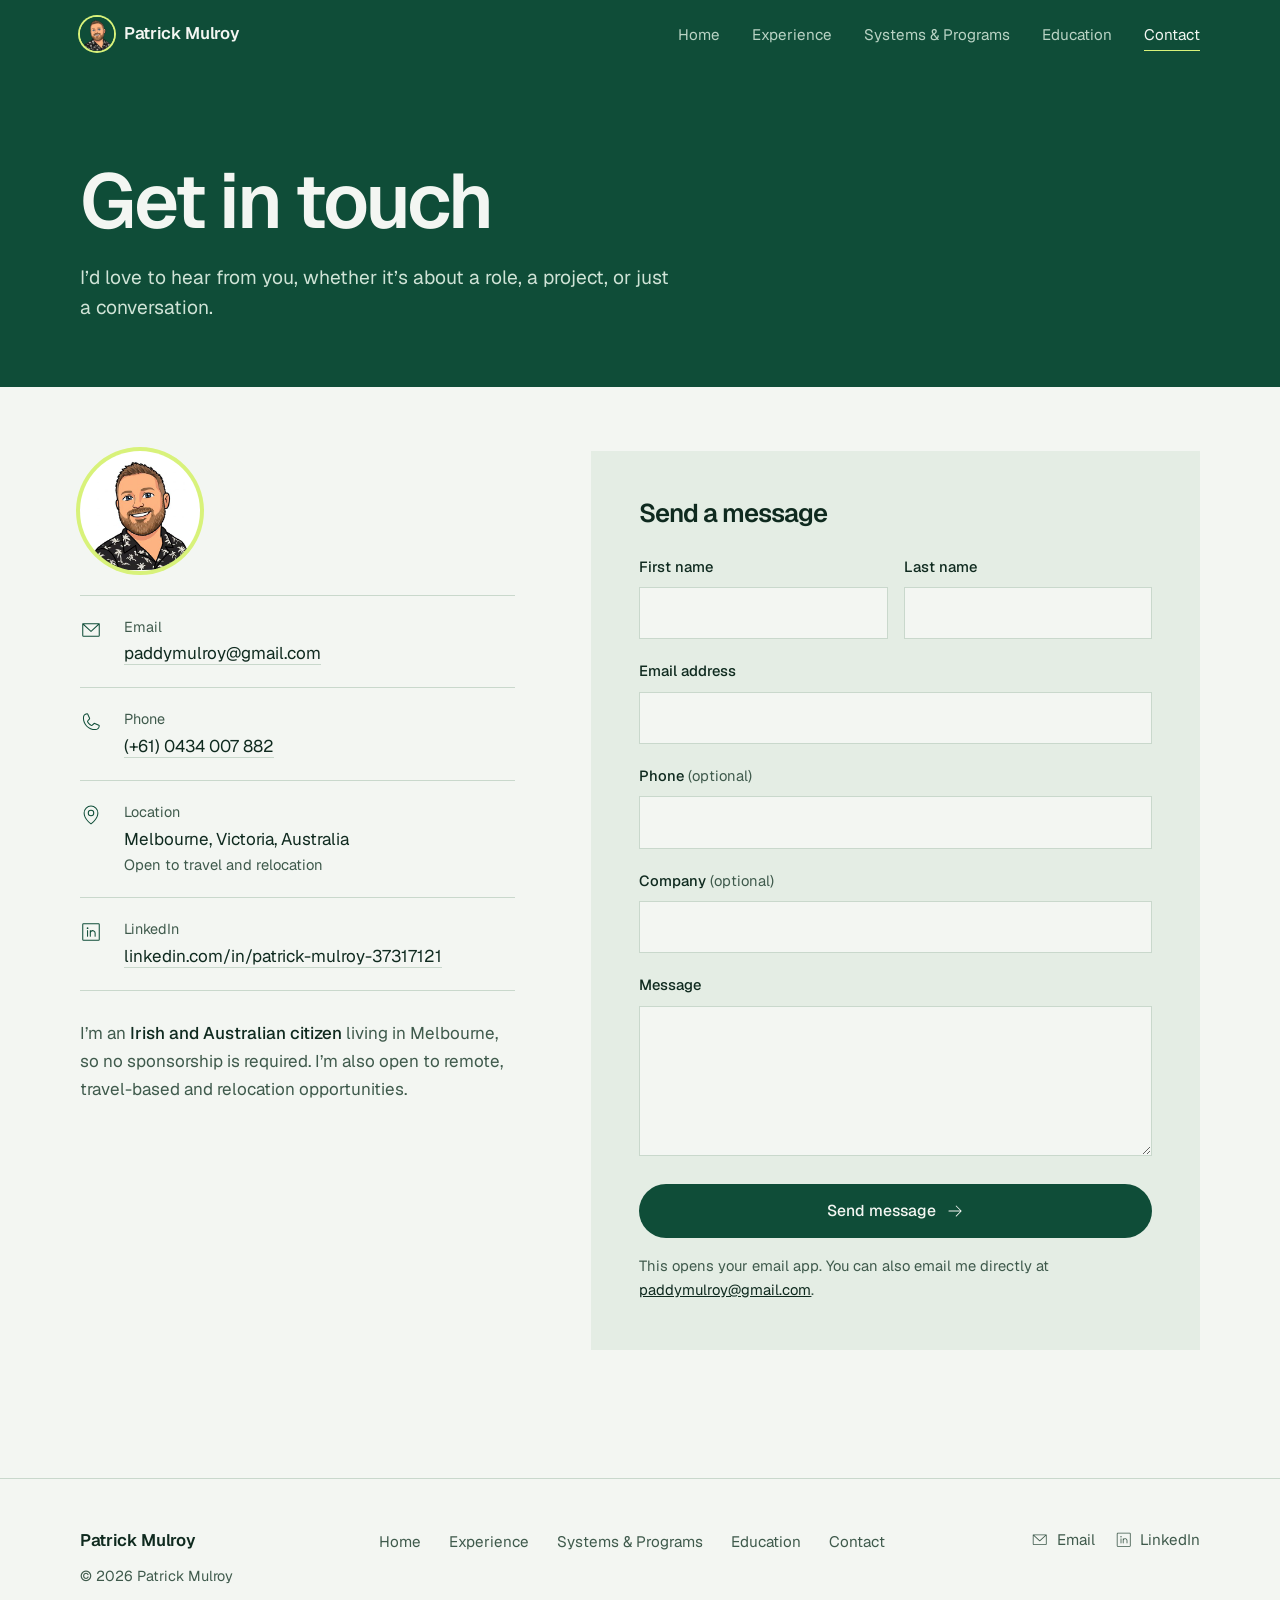
==== commit 991c6feb: "Add avatar icon beside name in top bar Co-Authored-By: Claude Opus 5.5 <noreply@anthropic.com> Claud" ====
--- a/contact.html
+++ b/contact.html
@@ -11,6 +11,7 @@
   <meta name="color-scheme" content="light" />
   <link rel="preload" href="fonts/geist-latin-wght-normal.woff2" as="font" type="font/woff2" crossorigin />
   <link rel="icon" type="image/png" href="images/favicon.png" />
+  <link rel="apple-touch-icon" href="images/apple-touch-icon.png" />
   <link rel="stylesheet" href="style.css" />
   <script>document.documentElement.classList.add("js");</script>
 </head>
@@ -19,7 +20,7 @@
 
   <header class="nav">
     <div class="wrap nav-inner">
-      <a class="brand" href="index.html">Patrick Mulroy</a>
+      <a class="brand" href="index.html"><img class="brand-icon" src="images/apple-touch-icon.png" width="34" height="34" alt="" />Patrick Mulroy</a>
       <button class="menu-btn" type="button" aria-expanded="false" aria-controls="nav-links" aria-label="Open menu"><svg class="icon i-open" aria-hidden="true" focusable="false" xmlns="http://www.w3.org/2000/svg" viewBox="0 0 256 256" fill="currentColor"><path d="M222,128a6,6,0,0,1-6,6H40a6,6,0,0,1,0-12H216A6,6,0,0,1,222,128ZM40,70H216a6,6,0,0,0,0-12H40a6,6,0,0,0,0,12ZM216,186H40a6,6,0,0,0,0,12H216a6,6,0,0,0,0-12Z"/></svg><svg class="icon i-close" aria-hidden="true" focusable="false" xmlns="http://www.w3.org/2000/svg" viewBox="0 0 256 256" fill="currentColor"><path d="M204.24,195.76a6,6,0,1,1-8.48,8.48L128,136.49,60.24,204.24a6,6,0,0,1-8.48-8.48L119.51,128,51.76,60.24a6,6,0,0,1,8.48-8.48L128,119.51l67.76-67.75a6,6,0,0,1,8.48,8.48L136.49,128Z"/></svg></button>
       <ul class="nav-links" id="nav-links">
         <li><a href="index.html">Home</a></li>
--- a/style.css
+++ b/style.css
@@ -431,7 +431,31 @@
 /* Contact avatar */
 .avatar{width:120px;height:120px;border-radius:50%;object-fit:cover;margin-bottom:24px;background:#fff;box-shadow:0 0 0 4px var(--pop)}
 
+
 /* Systems logo strip */
-.logo-strip{display:flex;flex-wrap:wrap;gap:12px;margin-bottom:56px}
-.logo-strip li{display:flex;align-items:center;gap:10px;padding:12px 18px;background:var(--surface);border-radius:999px;font-size:.95rem;font-weight:500}
-.logo-strip img{width:22px;height:22px;object-fit:contain}
+.logo-strip{display:flex;flex-wrap:wrap;gap:8px;margin-bottom:56px}
+.logo-strip li{display:flex;align-items:center;gap:7px;padding:7px 13px;background:var(--surface);border-radius:999px;font-size:.82rem;font-weight:500}
+.logo-strip img{height:16px;width:auto;max-width:60px;object-fit:contain;filter:grayscale(1) sepia(1) hue-rotate(95deg) saturate(2.2) brightness(.55) contrast(1.1);opacity:.8}
+/* Experience company logos */
+.logo-strip li.wm img{height:14px;max-width:84px}
+.logo-strip li.wm.infosys img{height:26px}
+
+/* Industries tile logos (single-colour, embedded) */
+.tile{position:relative}
+.tile .tile-logos{display:flex;flex-wrap:wrap;gap:18px;align-items:center;margin-bottom:auto;padding-bottom:28px}
+.tile .tile-logos + *{margin-top:0}
+.tile .years:has(+ .tile-logos){margin-bottom:0;padding-bottom:14px}
+.tile-logo{display:block;height:34px;width:calc(34px * var(--ar));background:var(--accent);opacity:.55;-webkit-mask:var(--logo) center/contain no-repeat;mask:var(--logo) center/contain no-repeat}
+.tile-feature .tile-logo{background:#f3f6f2;opacity:.6;height:72px;width:calc(72px * var(--ar))}
+.tile-feature .tile-logos{gap:28px}
+@media (max-width:860px){.tile-logo{height:26px;width:calc(26px * var(--ar))}.tile-feature .tile-logo{height:52px;width:calc(52px * var(--ar))}}
+
+/* Experience logos: single-colour, blended into the page */
+.co-logo,.role-logo{display:block;background:var(--accent);opacity:.55;-webkit-mask:var(--logo) left center/contain no-repeat;mask:var(--logo) left center/contain no-repeat}
+.co-logo{--h:48px;height:var(--h);width:calc(var(--h) * var(--ar));max-width:100%;margin-bottom:18px}
+.role-logo{display:inline-block;height:16px;width:calc(16px * var(--ar));vertical-align:-3px;margin-left:8px}
+.role-logo-lg{display:block;height:40px;width:calc(40px * var(--ar));margin:10px 0 0}
+
+/* Avatar beside name in top bar */
+.nav .brand{display:inline-flex;align-items:center;gap:10px}
+.brand-icon{width:34px;height:34px;border-radius:50%;object-fit:cover;box-shadow:0 0 0 2px var(--pop)}
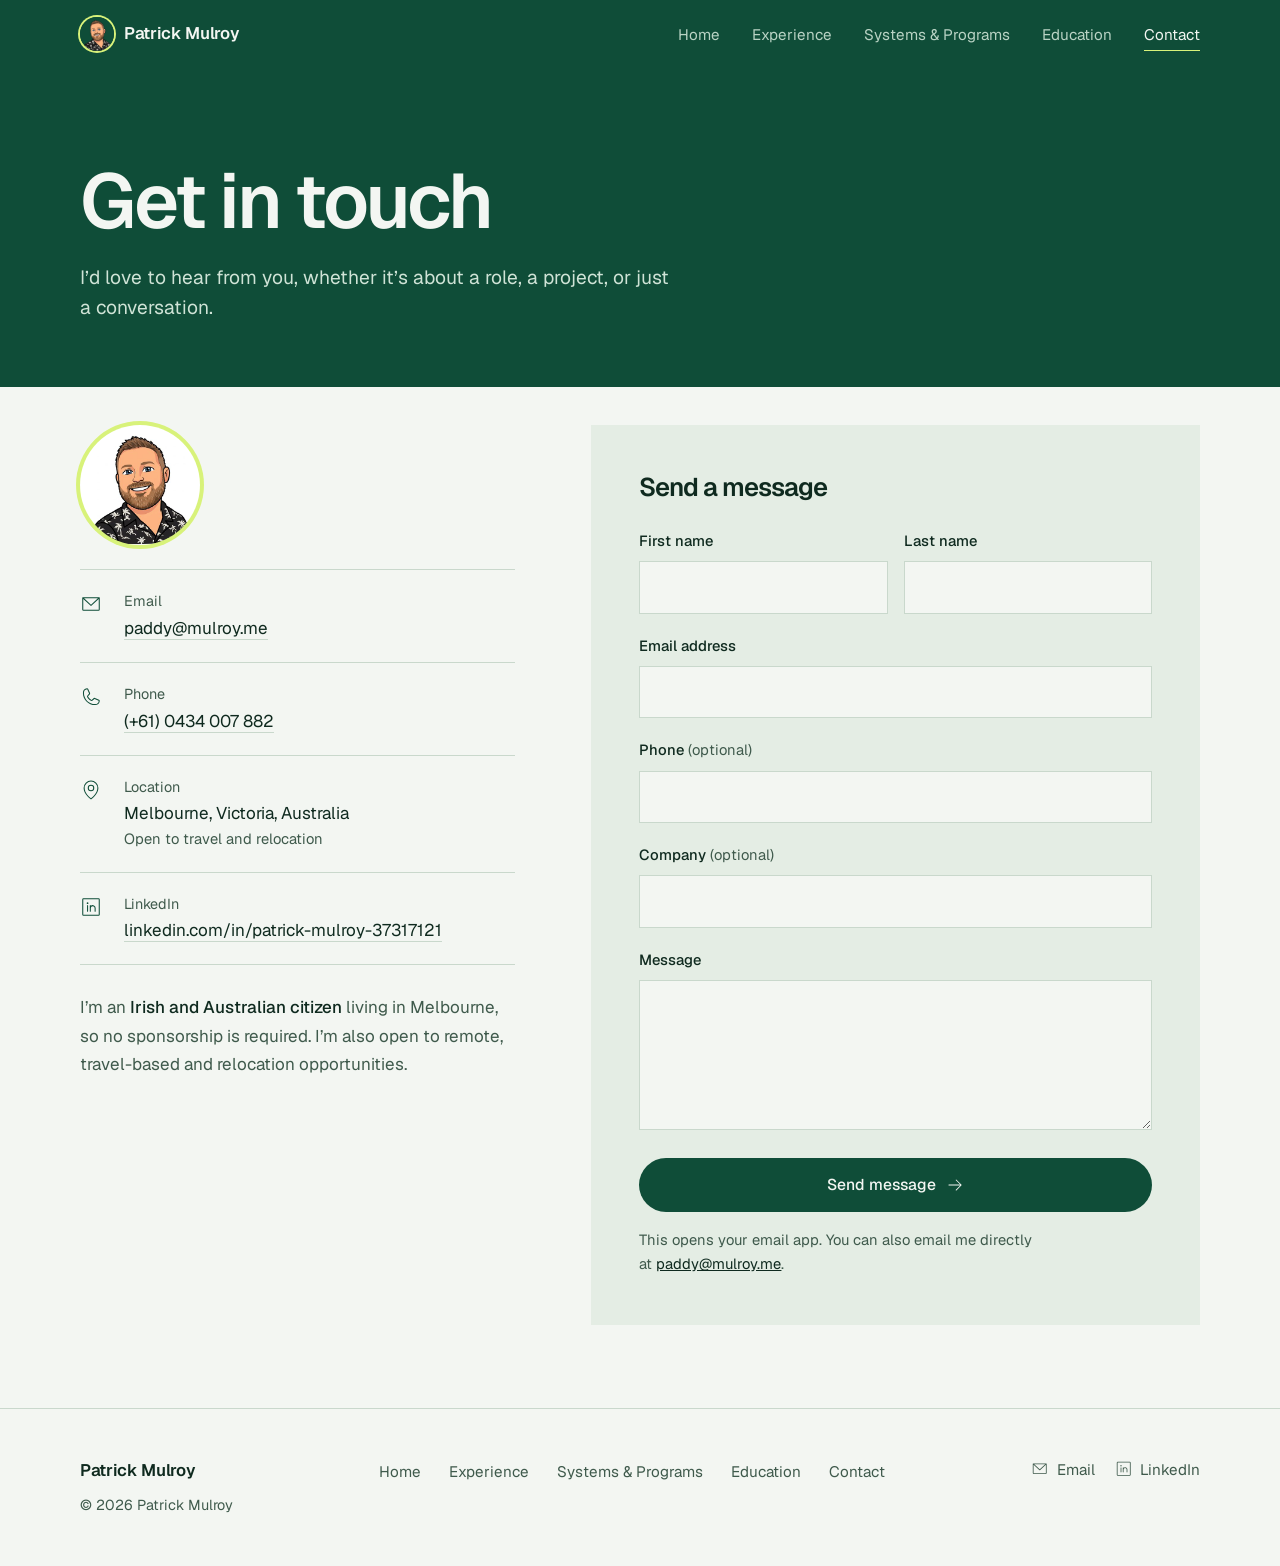
==== commit 9c1e2145: "Use paddy@mulroy.me as contact email Co-Authored-By: Claude Opus 5.5 <noreply@anthropic.com> Claude-" ====
--- a/contact.html
+++ b/contact.html
@@ -46,7 +46,7 @@
         <div class="reveal">
           <img class="avatar" src="images/avatar.jpg" width="400" height="400" alt="Cartoon portrait of Paddy" />
           <dl class="details">
-            <div class="detail"><svg class="icon" aria-hidden="true" focusable="false" xmlns="http://www.w3.org/2000/svg" viewBox="0 0 256 256" fill="currentColor"><path d="M224,50H32a6,6,0,0,0-6,6V192a14,14,0,0,0,14,14H216a14,14,0,0,0,14-14V56A6,6,0,0,0,224,50ZM208.58,62,128,135.86,47.42,62ZM216,194H40a2,2,0,0,1-2-2V69.64l86,78.78a6,6,0,0,0,8.1,0L218,69.64V192A2,2,0,0,1,216,194Z"/></svg><div><dt>Email</dt><dd><a href="mailto:paddymulroy@gmail.com">paddymulroy@gmail.com</a></dd></div></div>
+            <div class="detail"><svg class="icon" aria-hidden="true" focusable="false" xmlns="http://www.w3.org/2000/svg" viewBox="0 0 256 256" fill="currentColor"><path d="M224,50H32a6,6,0,0,0-6,6V192a14,14,0,0,0,14,14H216a14,14,0,0,0,14-14V56A6,6,0,0,0,224,50ZM208.58,62,128,135.86,47.42,62ZM216,194H40a2,2,0,0,1-2-2V69.64l86,78.78a6,6,0,0,0,8.1,0L218,69.64V192A2,2,0,0,1,216,194Z"/></svg><div><dt>Email</dt><dd><a href="mailto:paddy@mulroy.me">paddy@mulroy.me</a></dd></div></div>
             <div class="detail"><svg class="icon" aria-hidden="true" focusable="false" xmlns="http://www.w3.org/2000/svg" viewBox="0 0 256 256" fill="currentColor"><path d="M221.59,160.3l-47.24-21.17a14,14,0,0,0-13.28,1.22,4.81,4.81,0,0,0-.56.42l-24.69,21a1.88,1.88,0,0,1-1.68.06c-15.87-7.66-32.31-24-40-39.65a1.91,1.91,0,0,1,0-1.68l21.07-25a6.13,6.13,0,0,0,.42-.58,14,14,0,0,0,1.12-13.27L95.73,34.49a14,14,0,0,0-14.56-8.38A54.24,54.24,0,0,0,34,80c0,78.3,63.7,142,142,142a54.25,54.25,0,0,0,53.89-47.17A14,14,0,0,0,221.59,160.3ZM176,210C104.32,210,46,151.68,46,80A42.23,42.23,0,0,1,82.67,38h.23a2,2,0,0,1,1.84,1.31l21.1,47.11a2,2,0,0,1,0,1.67L84.73,113.15a4.73,4.73,0,0,0-.43.57,14,14,0,0,0-.91,13.73c8.87,18.16,27.17,36.32,45.53,45.19a14,14,0,0,0,13.77-1c.19-.13.38-.27.56-.42l24.68-21a1.92,1.92,0,0,1,1.6-.1l47.25,21.17a2,2,0,0,1,1.21,2A42.24,42.24,0,0,1,176,210Z"/></svg><div><dt>Phone</dt><dd><a href="tel:+61434007882">(+61) 0434 007 882</a></dd></div></div>
             <div class="detail"><svg class="icon" aria-hidden="true" focusable="false" xmlns="http://www.w3.org/2000/svg" viewBox="0 0 256 256" fill="currentColor"><path d="M128,66a38,38,0,1,0,38,38A38,38,0,0,0,128,66Zm0,64a26,26,0,1,1,26-26A26,26,0,0,1,128,130Zm0-112a86.1,86.1,0,0,0-86,86c0,30.91,14.34,63.74,41.47,94.94a252.32,252.32,0,0,0,41.09,38,6,6,0,0,0,6.88,0,252.32,252.32,0,0,0,41.09-38c27.13-31.2,41.47-64,41.47-94.94A86.1,86.1,0,0,0,128,18Zm0,206.51C113,212.93,54,163.62,54,104a74,74,0,0,1,148,0C202,163.62,143,212.93,128,224.51Z"/></svg><div><dt>Location</dt><dd>Melbourne, Victoria, Australia<small>Open to travel and relocation</small></dd></div></div>
             <div class="detail"><svg class="icon" aria-hidden="true" focusable="false" xmlns="http://www.w3.org/2000/svg" viewBox="0 0 256 256" fill="currentColor"><path d="M216,26H40A14,14,0,0,0,26,40V216a14,14,0,0,0,14,14H216a14,14,0,0,0,14-14V40A14,14,0,0,0,216,26Zm2,190a2,2,0,0,1-2,2H40a2,2,0,0,1-2-2V40a2,2,0,0,1,2-2H216a2,2,0,0,1,2,2ZM94,112v64a6,6,0,0,1-12,0V112a6,6,0,0,1,12,0Zm88,28v36a6,6,0,0,1-12,0V140a22,22,0,0,0-44,0v36a6,6,0,0,1-12,0V112a6,6,0,0,1,12,0v2.11A34,34,0,0,1,182,140ZM98,84A10,10,0,1,1,88,74,10,10,0,0,1,98,84Z"/></svg><div><dt>LinkedIn</dt><dd><a href="https://www.linkedin.com/in/patrick-mulroy-37317121/" target="_blank" rel="noopener">linkedin.com/in/patrick-mulroy-37317121</a></dd></div></div>
@@ -54,7 +54,7 @@
           <p class="citizen">I&rsquo;m an <strong>Irish and Australian citizen</strong> living in Melbourne, so no sponsorship is required. I&rsquo;m also open to remote, travel-based and relocation opportunities.</p>
         </div>
 
-        <form class="form reveal" style="--i:1" action="mailto:paddymulroy@gmail.com" method="post" enctype="text/plain">
+        <form class="form reveal" style="--i:1" action="mailto:paddy@mulroy.me" method="post" enctype="text/plain">
           <h2>Send a message</h2>
           <div class="form-row">
               <div class="field">
@@ -89,7 +89,7 @@
                 <p class="err" id="message-err">Please add a short message.</p>
               </div>
           <button type="submit" class="btn btn-primary">Send message <svg class="icon" aria-hidden="true" focusable="false" xmlns="http://www.w3.org/2000/svg" viewBox="0 0 256 256" fill="currentColor"><path d="M220.24,132.24l-72,72a6,6,0,0,1-8.48-8.48L201.51,134H40a6,6,0,0,1,0-12H201.51L139.76,60.24a6,6,0,0,1,8.48-8.48l72,72A6,6,0,0,1,220.24,132.24Z"/></svg></button>
-          <p class="form-note">This opens your email app. You can also email me directly at <a href="mailto:paddymulroy@gmail.com">paddymulroy@gmail.com</a>.</p>
+          <p class="form-note">This opens your email app. You can also email me directly at <a href="mailto:paddy@mulroy.me">paddy@mulroy.me</a>.</p>
         </form>
       </div>
     </section>
@@ -112,7 +112,7 @@
         </ul>
       </nav>
       <div class="social">
-        <a href="mailto:paddymulroy@gmail.com"><svg class="icon" aria-hidden="true" focusable="false" xmlns="http://www.w3.org/2000/svg" viewBox="0 0 256 256" fill="currentColor"><path d="M224,50H32a6,6,0,0,0-6,6V192a14,14,0,0,0,14,14H216a14,14,0,0,0,14-14V56A6,6,0,0,0,224,50ZM208.58,62,128,135.86,47.42,62ZM216,194H40a2,2,0,0,1-2-2V69.64l86,78.78a6,6,0,0,0,8.1,0L218,69.64V192A2,2,0,0,1,216,194Z"/></svg>Email</a>
+        <a href="mailto:paddy@mulroy.me"><svg class="icon" aria-hidden="true" focusable="false" xmlns="http://www.w3.org/2000/svg" viewBox="0 0 256 256" fill="currentColor"><path d="M224,50H32a6,6,0,0,0-6,6V192a14,14,0,0,0,14,14H216a14,14,0,0,0,14-14V56A6,6,0,0,0,224,50ZM208.58,62,128,135.86,47.42,62ZM216,194H40a2,2,0,0,1-2-2V69.64l86,78.78a6,6,0,0,0,8.1,0L218,69.64V192A2,2,0,0,1,216,194Z"/></svg>Email</a>
         <a href="https://www.linkedin.com/in/patrick-mulroy-37317121/" target="_blank" rel="noopener"><svg class="icon" aria-hidden="true" focusable="false" xmlns="http://www.w3.org/2000/svg" viewBox="0 0 256 256" fill="currentColor"><path d="M216,26H40A14,14,0,0,0,26,40V216a14,14,0,0,0,14,14H216a14,14,0,0,0,14-14V40A14,14,0,0,0,216,26Zm2,190a2,2,0,0,1-2,2H40a2,2,0,0,1-2-2V40a2,2,0,0,1,2-2H216a2,2,0,0,1,2,2ZM94,112v64a6,6,0,0,1-12,0V112a6,6,0,0,1,12,0Zm88,28v36a6,6,0,0,1-12,0V140a22,22,0,0,0-44,0v36a6,6,0,0,1-12,0V112a6,6,0,0,1,12,0v2.11A34,34,0,0,1,182,140ZM98,84A10,10,0,1,1,88,74,10,10,0,0,1,98,84Z"/></svg>LinkedIn</a>
       </div>
     </div>
--- a/style.css
+++ b/style.css
@@ -459,3 +459,66 @@
 /* Avatar beside name in top bar */
 .nav .brand{display:inline-flex;align-items:center;gap:10px}
 .brand-icon{width:34px;height:34px;border-radius:50%;object-fit:cover;box-shadow:0 0 0 2px var(--pop)}
+
+/* Industries: three equal tiles side by side */
+.bento{grid-template-columns:repeat(3,1fr);grid-template-rows:auto}
+.bento .tile,.bento .tile-feature{grid-row:auto;min-height:340px}
+.tile-feature .tile-logo{height:40px;width:calc(40px * var(--ar))}
+.tile-feature .tile-logos{gap:18px}
+.bento .tile h3{font-size:1.3rem}
+@media (max-width:960px){.bento{grid-template-columns:1fr}.bento .tile,.bento .tile-feature{min-height:0}.tile-feature .tile-logo{height:34px;width:calc(34px * var(--ar))}}
+.bento .tile{justify-content:flex-start}
+.bento .tile .tile-logos{margin-bottom:0;padding-bottom:0;height:44px;margin-bottom:28px;flex-wrap:nowrap}
+.bento .tile .tile-logo{max-width:100%}
+
+/* Education header photo: show the full portrait */
+.page-head-split img.award-photo{aspect-ratio:auto;height:auto;max-height:416px;width:auto;max-width:100%;margin-left:auto;object-fit:contain}
+
+/* Systems: level headings at the top of each category */
+.sys-head{display:grid;grid-template-columns:3fr repeat(3,3fr);gap:24px;align-items:end;padding-bottom:14px;border-bottom:1px solid var(--text)}
+.sys-head h2{margin-bottom:0}
+.sys-head strong{display:block;font-weight:500;font-size:.95rem}
+.sys-head span{font-size:.82rem;color:var(--muted)}
+.sys-head + .sys-row{border-top:0}
+@media (max-width:760px){.sys-head{grid-template-columns:1fr}.sys-head > div{display:none}}
+
+/* Outside work: 5 photos, 4 columns */
+.gallery{grid-template-columns:repeat(4,1fr)}
+.gallery figure:nth-child(1){grid-column:1;grid-row:1 / span 2}
+.gallery figure:nth-child(2){grid-column:2 / span 2;grid-row:1}
+.gallery figure:nth-child(3){grid-column:4;grid-row:1 / span 2}
+.gallery figure:nth-child(4){grid-column:2;grid-row:2}
+.gallery figure:nth-child(5){grid-column:3;grid-row:2}
+.gallery .g-tall img{object-position:center top}
+@media (max-width:760px){.gallery{grid-template-columns:1fr}.gallery figure:nth-child(n){grid-column:auto;grid-row:auto}}
+
+/* Tighter vertical rhythm between sections (about a third less) */
+section{padding:clamp(48px,6.5vw,84px) 0}
+.section-head{margin-bottom:clamp(28px,3.5vw,40px)}
+.page-top{margin-bottom:clamp(24px,3vw,44px)}
+.hero{padding:clamp(32px,4.5vw,64px) 0 clamp(48px,6vw,76px)}
+.employer{padding:40px 0}
+.sys-group{padding:36px 0 4px}
+/* Systems: category title on its own line, level headings on the next */
+.sys-head{row-gap:14px}
+.sys-head h2{grid-column:1 / -1}
+.sys-head > div:nth-of-type(1){grid-column:2}
+
+/* Systems: shaded chips grouped by level */
+.sys-key{list-style:none;display:flex;flex-wrap:wrap;gap:10px 28px;margin:clamp(24px,3vw,36px) 0 8px;padding:16px 0;border-top:1px solid var(--line);border-bottom:1px solid var(--line);font-size:.9rem;color:var(--muted)}
+.sys-key li{display:inline-flex;align-items:center;gap:10px}
+.sys-key span{display:inline-block;padding:4px 11px;border-radius:999px;font-size:.8rem;font-weight:500}
+.sys-cat{display:grid;grid-template-columns:minmax(0,1fr) minmax(0,2fr);gap:20px 48px;padding:32px 0;border-bottom:1px solid var(--line)}
+.sys-cat h2{font-size:clamp(1.25rem,2vw,1.6rem);line-height:1.2;margin:0}
+.lvs{display:grid;gap:12px}
+.lv{display:grid;grid-template-columns:96px 1fr;gap:12px;align-items:start}
+.lv>p{margin:0;padding-top:7px;font-size:.82rem;font-weight:500;color:var(--muted);text-transform:uppercase;letter-spacing:.06em}
+.lv ul{list-style:none;margin:0;padding:0;display:flex;flex-wrap:wrap;gap:8px}
+.lv li{padding:7px 14px;border-radius:999px;font-size:.92rem;line-height:1.3}
+.chip-e{background:var(--accent);color:#f3f6f2}
+.chip-p{background:#cfe6d6;color:var(--text)}
+.chip-f{background:transparent;box-shadow:inset 0 0 0 1px var(--line);color:var(--muted)}
+.sys-key .chip-f{box-shadow:inset 0 0 0 1px #b9c4bd}
+.lv .chip-f{box-shadow:inset 0 0 0 1px #b9c4bd}
+@media (max-width:760px){.sys-cat{grid-template-columns:1fr}.lv{grid-template-columns:1fr;gap:6px}.lv>p{padding-top:0}}
+.now-logo{display:inline-block;height:1.15em;width:calc(1.15em * 1.19);vertical-align:-.3em;margin:0 .05em;background:currentColor;-webkit-mask:url(images/logos/iag.svg) center/contain no-repeat;mask:url(images/logos/iag.svg) center/contain no-repeat}
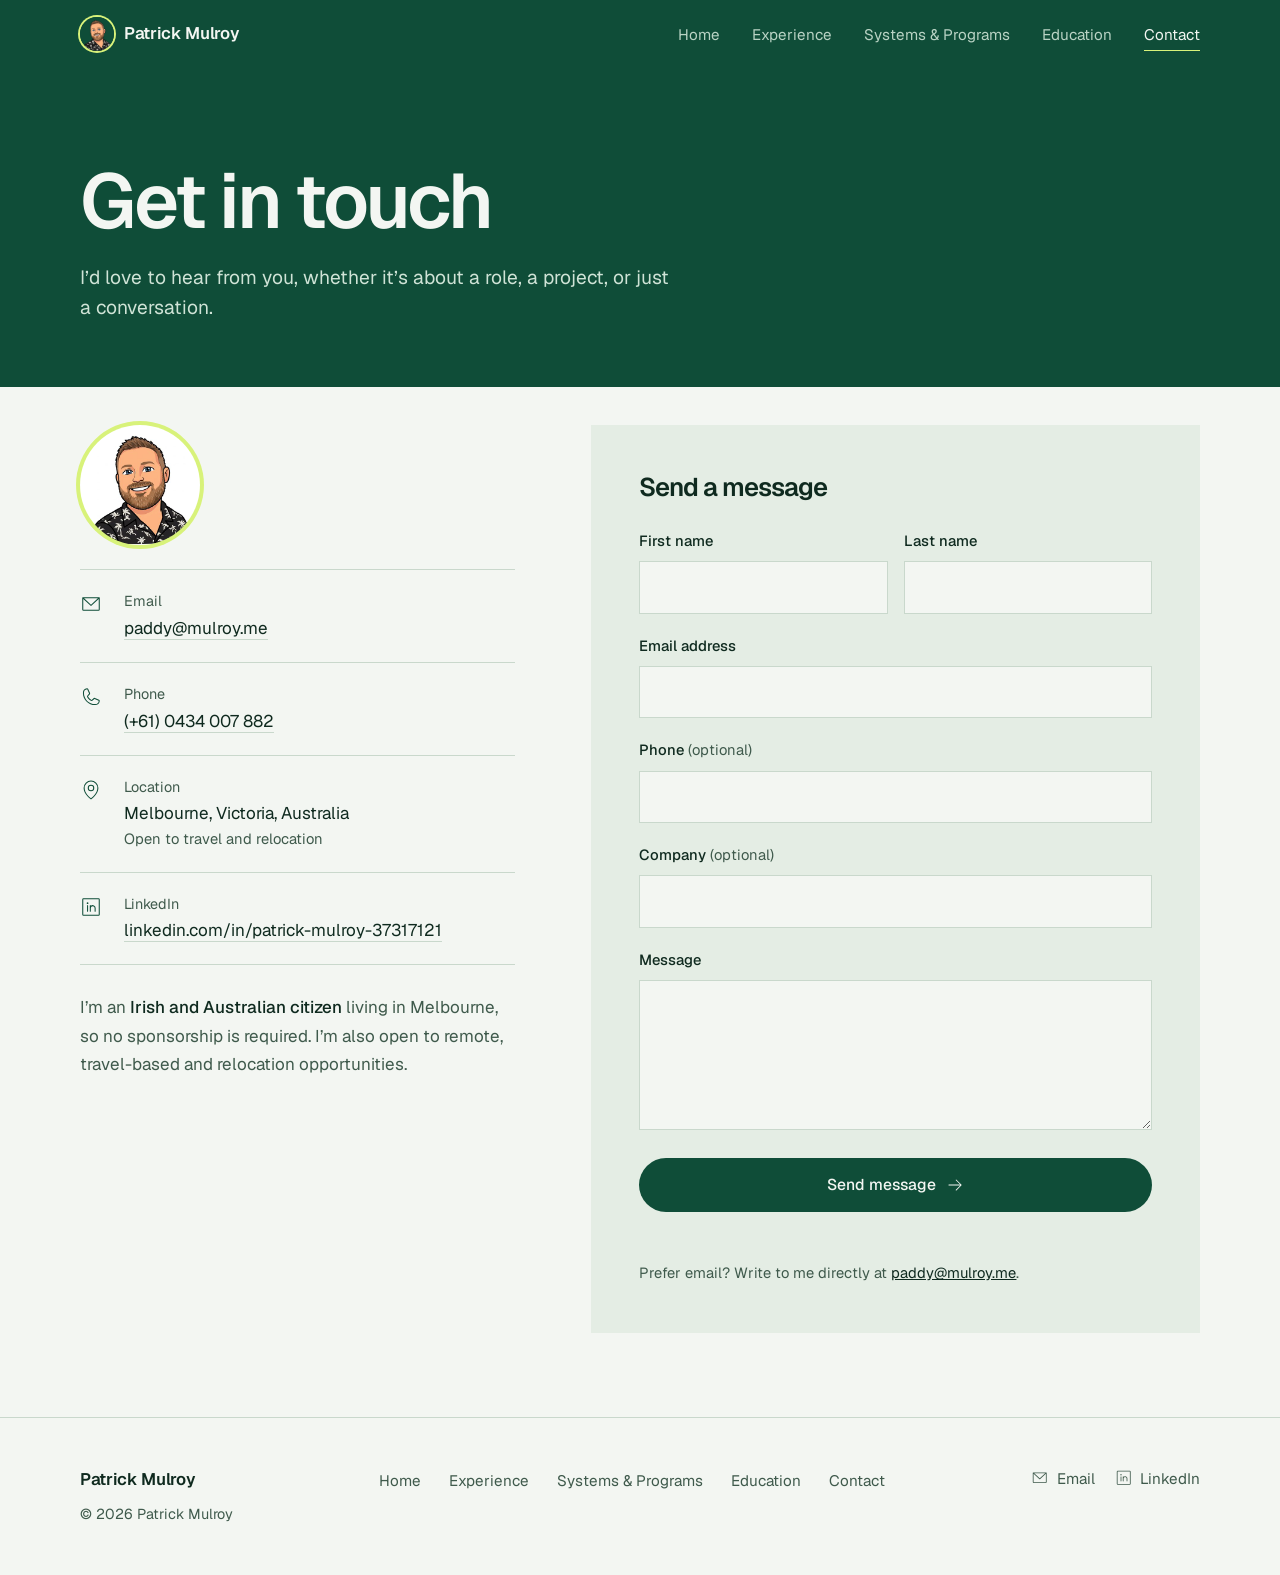
==== commit 224f3b22: "Contact form: send via Cloudflare Worker instead of mailto Adds worker/ (mulroy-contact) which recei" ====
--- a/contact.html
+++ b/contact.html
@@ -54,7 +54,9 @@
           <p class="citizen">I&rsquo;m an <strong>Irish and Australian citizen</strong> living in Melbourne, so no sponsorship is required. I&rsquo;m also open to remote, travel-based and relocation opportunities.</p>
         </div>
 
-        <form class="form reveal" style="--i:1" action="mailto:paddy@mulroy.me" method="post" enctype="text/plain">
+        <form class="form reveal" style="--i:1" action="/api/contact" method="post">
+          <p class="form-done" id="sent" tabindex="-1">Thanks, your message has been sent. I&rsquo;ll get back to you soon.</p>
+          <p class="form-fail" id="send-error" tabindex="-1">Sorry, your message couldn&rsquo;t be sent. Please email me at <a href="mailto:paddy@mulroy.me">paddy@mulroy.me</a>.</p>
           <h2>Send a message</h2>
           <div class="form-row">
               <div class="field">
@@ -88,8 +90,10 @@
                 <textarea id="message" name="message" required aria-describedby="message-err"></textarea>
                 <p class="err" id="message-err">Please add a short message.</p>
               </div>
+          <div class="hp" aria-hidden="true"><label for="website">Leave this empty</label><input type="text" id="website" name="website" tabindex="-1" autocomplete="off" /></div>
           <button type="submit" class="btn btn-primary">Send message <svg class="icon" aria-hidden="true" focusable="false" xmlns="http://www.w3.org/2000/svg" viewBox="0 0 256 256" fill="currentColor"><path d="M220.24,132.24l-72,72a6,6,0,0,1-8.48-8.48L201.51,134H40a6,6,0,0,1,0-12H201.51L139.76,60.24a6,6,0,0,1,8.48-8.48l72,72A6,6,0,0,1,220.24,132.24Z"/></svg></button>
-          <p class="form-note">This opens your email app. You can also email me directly at <a href="mailto:paddy@mulroy.me">paddy@mulroy.me</a>.</p>
+          <p class="form-status" role="status" aria-live="polite"></p>
+          <p class="form-note">Prefer email? Write to me directly at <a href="mailto:paddy@mulroy.me">paddy@mulroy.me</a>.</p>
         </form>
       </div>
     </section>
--- a/style.css
+++ b/style.css
@@ -522,3 +522,14 @@
 .lv .chip-f{box-shadow:inset 0 0 0 1px #b9c4bd}
 @media (max-width:760px){.sys-cat{grid-template-columns:1fr}.lv{grid-template-columns:1fr;gap:6px}.lv>p{padding-top:0}}
 .now-logo{display:inline-block;height:1.15em;width:calc(1.15em * 1.19);vertical-align:-.3em;margin:0 .05em;background:currentColor;-webkit-mask:url(images/logos/iag.svg) center/contain no-repeat;mask:url(images/logos/iag.svg) center/contain no-repeat}
+
+/* Contact form sending states */
+.hp{position:absolute;left:-10000px;width:1px;height:1px;overflow:hidden}
+.form-status{margin-top:12px;font-size:.95rem;min-height:1.4em}
+.form-status.error{color:var(--error)}
+.form-done,.form-fail{display:none;padding:14px 18px;border-radius:14px;margin-bottom:18px;font-weight:500}
+.form-done{background:var(--surface-accent);color:var(--text)}
+.form-fail{background:#f6dedb;color:var(--error)}
+.form-done:target,.form-done.show,.form-fail:target,.form-fail.show{display:block}
+.form button[disabled]{opacity:.6;cursor:progress}
+.form-done,.form-fail{scroll-margin-top:110px}
